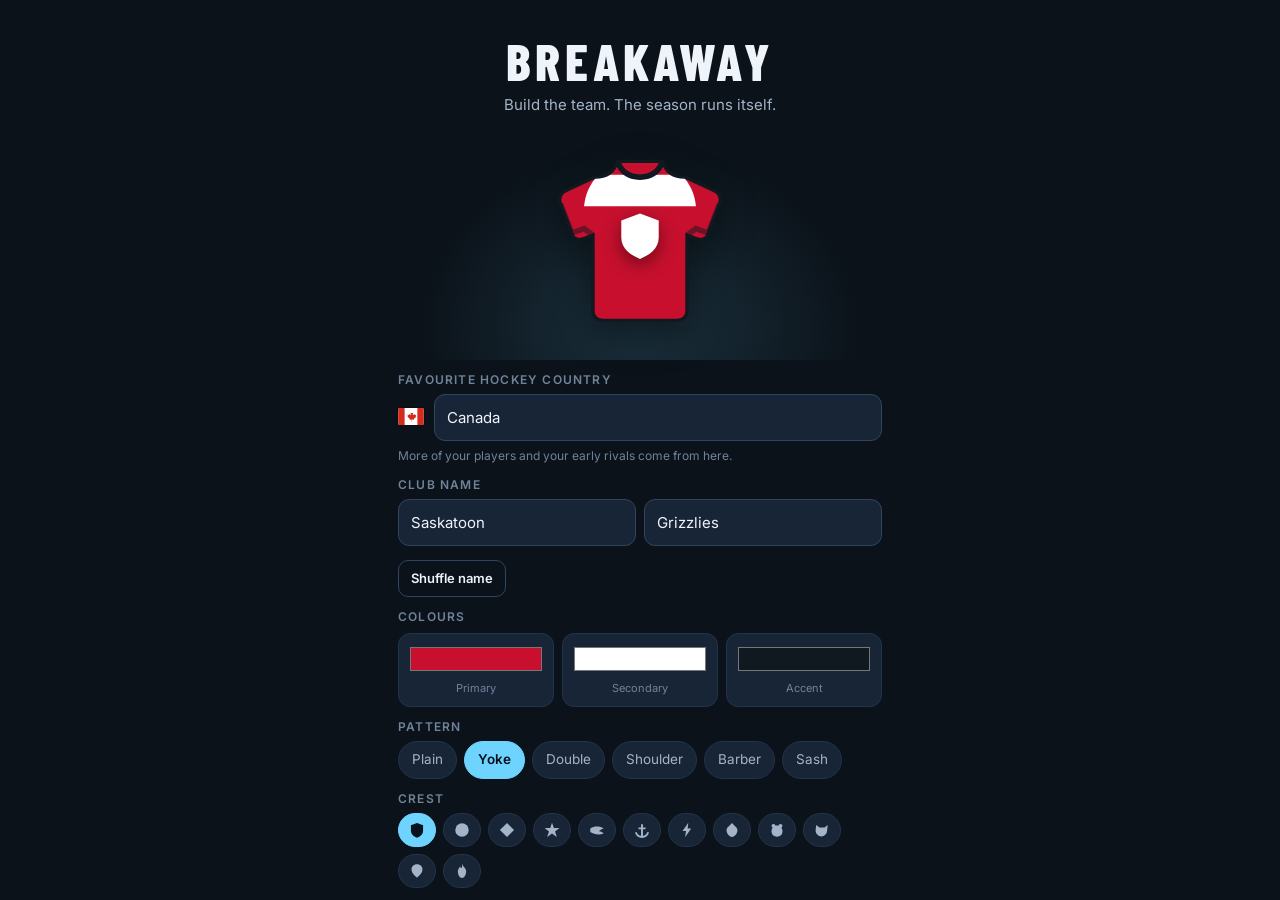
==== docs/index.html @ 98c1f8c8 "Breakaway: hockey management clicker and installable web app Game source in breakaway/, GitHub Pages" ====
<!DOCTYPE html>
<html lang="en">
<head>
<meta charset="utf-8">
<meta name="viewport" content="width=device-width,initial-scale=1,viewport-fit=cover,maximum-scale=1,user-scalable=no">
<meta name="theme-color" content="#0b1219">
<meta name="apple-mobile-web-app-capable" content="yes">
<meta name="apple-mobile-web-app-status-bar-style" content="black-translucent">
<meta name="mobile-web-app-capable" content="yes">
<title>Breakaway</title>
<link rel="manifest" href="manifest.webmanifest">
<link rel="apple-touch-icon" href="icons/icon-180.png">
<link rel="icon" type="image/png" sizes="192x192" href="icons/icon-192.png">
<meta name="apple-mobile-web-app-title" content="Breakaway">
<style>html{padding-top:env(safe-area-inset-top,0px)}</style>
<link rel="preconnect" href="https://fonts.googleapis.com">
<link rel="preconnect" href="https://fonts.gstatic.com" crossorigin>
<link rel="stylesheet" href="https://fonts.googleapis.com/css2?family=Barlow+Condensed:wght@500;600;700;800&family=Inter:wght@400;500;600;700&display=swap">
<link rel="stylesheet" href="css/app.css">
</head>
<body>

<!-- ONBOARDING -->
<section id="onboard" class="screen">
  <div class="ob-wrap">
    <h1 class="ob-title">BREAKAWAY</h1>
    <p class="ob-sub">Build the team. The season runs itself.</p>

    <div class="jersey-stage"><div id="jerseyPrev"></div></div>

    <label class="fld"><span>Favourite hockey country</span>
      <div class="favrow"><span id="obFlag"></span><select id="obFav" class="txt"></select></div>
      <em class="fld-note">More of your players and your early rivals come from here.</em>
    </label>

    <label class="fld"><span>Club name</span>
      <div class="row2">
        <input id="obCity" maxlength="14" placeholder="City">
        <input id="obName" maxlength="14" placeholder="Nickname">
      </div>
    </label>
    <button class="btn ghost sm" id="obShuffle">Shuffle name</button>

    <label class="fld"><span>Colours</span>
      <div class="swatches">
        <label class="sw"><input type="color" id="c1" value="#c8102e"><em>Primary</em></label>
        <label class="sw"><input type="color" id="c2" value="#ffffff"><em>Secondary</em></label>
        <label class="sw"><input type="color" id="c3" value="#101820"><em>Accent</em></label>
      </div>
    </label>

    <label class="fld"><span>Pattern</span><div id="obPatterns" class="chips"></div></label>
    <label class="fld"><span>Crest</span><div id="obCrests" class="chips"></div></label>

    <button class="btn primary big" id="obStart">Drop the puck</button>
    <p class="ob-foot">20 players. Every attribute starts near 10. The ceiling is 99.</p>
  </div>
</section>

<!-- APP -->
<section id="app" class="screen hidden">
  <header id="hdr">
    <div class="hdr-l">
      <div id="hdrCrest" class="crest-mini"></div>
      <div>
        <div id="hdrTeam" class="hdr-team"></div>
        <div id="hdrDiv" class="hdr-div"></div>
      </div>
    </div>
    <div class="hdr-r">
      <div class="cur" title="Pucks"><b id="curPucks">0</b><i id="curRate">pucks</i></div>
      <button id="btnTune" class="icon" aria-label="Settings"></button>
    </div>
  </header>
  <div id="boosts" class="hidden"></div>

  <main id="view"></main>

  <nav id="nav">
    <button data-tab="team" class="on"><i></i><span>Team</span></button>
    <button data-tab="train"><i></i><span>Train</span></button>
    <button data-tab="season"><i></i><span>Season</span></button>
    <button data-tab="office"><i></i><span>Office</span></button>
    <button data-tab="store"><i></i><span>Store</span></button>
    <button data-tab="trophies"><i></i><span>Trophies</span></button>
  </nav>
</section>

<div id="toasts"></div>
<div id="modal" class="hidden"><div class="sheet" id="sheet"></div></div>

<script src="js/data.js"></script>
<script src="js/art.js"></script>
<script src="js/model.js"></script>
<script src="js/sim.js"></script>
<script src="js/live.js"></script>
<script src="js/state.js"></script>
<script src="js/practice.js"></script>
<script src="js/ui.js"></script>
<script src="js/main.js"></script>
<script>
if ('serviceWorker' in navigator) window.addEventListener('load', () => navigator.serviceWorker.register('sw.js').catch(() => {}));
</script></body>
</html>
---- docs/css/app.css ----
/* Layout: an arena at night. Dark navy shell, the white ice rink is the one bright surface,
   the player's own team colour (--tc) carries identity; condensed scoreboard type for names and numbers. */
:root{
  --bg:#0b1219; --bg2:#111b27; --bg3:#182537; --bg4:#203047;
  --line:#22344a; --line2:#2f4560;
  --ink:#eef4fa; --dim:#a3b4c8; --dim2:#6f839b;
  --ice:#6fd3ff; --ice-ink:#04131d;
  --good:#43d68f; --bad:#ff5d63; --warn:#ffc54d; --gold:#e8b43a;
  --tc:#c8102e;
  --fd:'Barlow Condensed','Arial Narrow','Roboto Condensed',sans-serif;
  --fb:'Inter',-apple-system,BlinkMacSystemFont,'Segoe UI',Roboto,sans-serif;
  --r:16px; --nav:66px;
  color-scheme:dark;
}
*{box-sizing:border-box;-webkit-tap-highlight-color:transparent}
html,body{margin:0;padding:0;height:100%;overscroll-behavior:none}
html{box-sizing:border-box}
body{overflow:hidden}
body{background:var(--bg);color:var(--ink);font:15px/1.45 var(--fb);-webkit-font-smoothing:antialiased}
button,input,select{font:inherit;color:inherit}
button{background:none;border:0;cursor:pointer;padding:0}
button:focus-visible,input:focus-visible{outline:2px solid var(--ice);outline-offset:2px}
.hidden{display:none !important}
.screen{min-height:100%}
h1,h2,h3,h4{margin:0}
.ic{display:inline-block;vertical-align:-.18em;flex:none}
.flag{font-size:1em;line-height:1}
.num{font-variant-numeric:tabular-nums}
.dimc{color:var(--dim2)}
@media (prefers-reduced-motion:reduce){*{animation-duration:.01ms !important;transition-duration:.01ms !important}}

/* ---------------------------------------------------------- buttons */
.btn{display:flex;align-items:center;justify-content:center;gap:7px;width:100%;padding:13px 14px;border-radius:12px;
  background:var(--bg3);border:1px solid var(--line2);font-weight:600;font-size:14.5px;text-align:center;transition:transform .08s,background .15s}
.btn:active:not(:disabled){transform:scale(.98)}
.btn.primary{background:var(--ice);border-color:var(--ice);color:var(--ice-ink)}
.btn.big{padding:15px;font:700 19px/1 var(--fd);letter-spacing:.04em;text-transform:uppercase}
.btn.sm{width:auto;padding:8px 12px;font-size:13px;border-radius:10px}
.btn.ghost{background:transparent}
.btn.danger-ghost{background:transparent;border-color:rgba(255,93,99,.4);color:var(--bad);margin-top:14px}
.btn.danger{background:var(--bad);border-color:var(--bad);color:#fff}
.btn:disabled{opacity:.4;cursor:default}
.xbtn{width:34px;height:34px;border-radius:10px;background:var(--bg3);border:1px solid var(--line);display:grid;place-items:center;color:var(--dim);flex:none}
.buy{display:inline-flex;align-items:center;justify-content:center;gap:4px;padding:7px 10px;border-radius:9px;background:var(--bg4);
  border:1px solid var(--line2);font:600 12.5px/1 var(--fb);white-space:nowrap;min-width:64px;font-variant-numeric:tabular-nums}
.buy .ic{color:var(--dim)}
.buy.primary{background:var(--ice);border-color:var(--ice);color:var(--ice-ink)}
.buy.wide{width:100%}
.buy:disabled{opacity:.35}
.pk{display:inline-flex;align-items:center;gap:4px;font-variant-numeric:tabular-nums}
.pk .ic{color:var(--dim)}

/* ---------------------------------------------------------- onboarding */
#onboard{padding:24px 18px 40px;max-width:520px;margin:0 auto}
.ob-title{font:800 52px/1 var(--fd);letter-spacing:.08em;text-align:center;margin-top:10px;text-transform:uppercase}
.ob-sub{text-align:center;color:var(--dim);margin:8px 0 14px}
.ob-foot{text-align:center;color:var(--dim2);font-size:12.5px;margin-top:14px}
.jersey-stage{display:flex;justify-content:center;margin:4px 0 14px;padding:18px 0;border-radius:20px;
  background:radial-gradient(ellipse at 50% 85%,rgba(111,211,255,.16),transparent 65%)}
.jersey-stage svg{filter:drop-shadow(0 12px 18px rgba(0,0,0,.45))}
.fld{display:block;margin:14px 0}
.fld>span,.fld-l{display:block;font:600 12px/1 var(--fb);letter-spacing:.1em;text-transform:uppercase;color:var(--dim2);margin:14px 0 8px}
.fld>span{margin-top:0}
.row2{display:flex;gap:8px}
#obCity,#obName,#kCity,#kName,.txt{flex:1;min-width:0;width:100%;background:var(--bg3);border:1px solid var(--line2);border-radius:11px;padding:12px}
.swatches{display:flex;gap:8px;margin-top:10px}
.sw{flex:1;display:flex;flex-direction:column;align-items:center;gap:6px;background:var(--bg3);border:1px solid var(--line);border-radius:12px;padding:9px}
.sw input{width:100%;height:32px;border:0;background:none;padding:0}
.sw em{font-style:normal;font-size:11px;color:var(--dim2)}
.chips{display:flex;flex-wrap:wrap;gap:7px}
.chip{padding:8px 13px;border-radius:999px;background:var(--bg3);border:1px solid var(--line);font-size:13.5px;color:var(--dim);display:inline-flex;align-items:center}
.chip.on{background:var(--ice);border-color:var(--ice);color:var(--ice-ink);font-weight:600}
.chip.crest{padding:8px 10px}

/* ---------------------------------------------------------- shell */
#app{display:flex;flex-direction:column;height:100%}
#hdr{display:flex;align-items:center;justify-content:space-between;gap:10px;padding:10px 14px 10px;
  background:linear-gradient(180deg,var(--bg2),rgba(17,27,39,.96));border-bottom:1px solid var(--line);position:sticky;top:0;z-index:20}
.hdr-l{display:flex;align-items:center;gap:10px;min-width:0}
.crest-mini{width:36px;height:36px;flex:none;display:grid;place-items:center}
.crest-mini span{display:grid;place-items:center;width:100%;height:100%}
.hdr-team{font:700 18px/1.05 var(--fd);letter-spacing:.02em;text-transform:uppercase;white-space:nowrap;overflow:hidden;text-overflow:ellipsis;max-width:46vw}
.hdr-div{font-size:11.5px;color:var(--dim2)}
.hdr-r{display:flex;align-items:center;gap:8px}
.cur{display:flex;flex-direction:column;align-items:flex-end;line-height:1.05;padding:5px 10px;border-radius:10px;background:var(--bg3);border:1px solid var(--line)}
.cur b{display:flex;align-items:center;gap:5px;font:700 19px/1 var(--fd);font-variant-numeric:tabular-nums}
.cur b .ic{color:var(--dim)}
.cur i{font-style:normal;font-size:9.5px;color:var(--dim2);letter-spacing:.1em;text-transform:uppercase}
.icon{width:38px;height:38px;border-radius:10px;background:var(--bg3);border:1px solid var(--line);display:grid;place-items:center;color:var(--dim)}

#view{flex:1;overflow-y:auto;-webkit-overflow-scrolling:touch;padding:14px 14px calc(var(--nav) + 28px)}
#nav{position:fixed;left:0;right:0;bottom:0;height:calc(var(--nav) + env(safe-area-inset-bottom));padding:0 8px env(safe-area-inset-bottom);
  display:grid;grid-template-columns:repeat(4,1fr);background:rgba(13,21,31,.97);border-top:1px solid var(--line);z-index:30;backdrop-filter:blur(8px)}
#nav button{position:relative;display:flex;flex-direction:column;align-items:center;justify-content:center;gap:3px;color:var(--dim2);font:600 11px/1 var(--fb);letter-spacing:.02em}
#nav button i{font-style:normal;display:grid;place-items:center;width:46px;height:28px;border-radius:999px;transition:background .15s}
#nav button.on{color:var(--ink)}
#nav button.on i{background:rgba(111,211,255,.16);color:var(--ice)}

/* ---------------------------------------------------------- generic */
.sec-h{display:flex;align-items:baseline;justify-content:space-between;gap:10px;margin:22px 2px 9px}
.sec-h h2{display:flex;align-items:center;gap:7px;font:700 15px/1 var(--fd);letter-spacing:.12em;text-transform:uppercase;color:var(--dim)}
.sec-h h2 .ic{color:var(--dim2)}
.sec-h.in{margin:20px 0 8px}
.sec-note{font-size:11.5px;color:var(--dim2);display:inline-flex;align-items:center;gap:4px}
.eyebrow{font:600 11px/1 var(--fb);letter-spacing:.14em;text-transform:uppercase;color:var(--dim2)}
.eyebrow.bad{color:var(--bad)}
.sub{color:var(--dim);font-size:13.5px}
.note{color:var(--dim2);font-size:12px;margin-top:6px}
.muted,.muted-c{color:var(--dim2)}
.muted-c{font-size:12px;text-align:center;margin-top:9px}
.pill{display:inline-flex;align-items:center;gap:4px;padding:3px 9px;border-radius:999px;font:600 11.5px/1.3 var(--fb);background:var(--bg4);color:var(--dim)}
.pill.good{background:rgba(67,214,143,.15);color:var(--good)}
.pill.bad{background:rgba(255,93,99,.14);color:var(--bad)}
.pill.gold{background:rgba(232,180,58,.18);color:var(--gold)}
.panel{background:var(--bg2);border:1px solid var(--line);border-radius:var(--r);padding:14px}
.panel.flush{padding:4px 0}
.kvs{margin-top:14px;padding:4px 14px}
.kv{display:flex;justify-content:space-between;align-items:center;gap:10px;padding:10px 0;font-size:13.5px;border-top:1px solid var(--line)}
.kv:first-child{border-top:0}
.kv span{color:var(--dim)}
.grid2{display:grid;grid-template-columns:1fr 1fr;gap:8px;margin-top:14px}
.grid2.foot{margin-top:20px}
.trio{display:grid;grid-template-columns:repeat(3,1fr);gap:8px;margin-top:14px}
.trio div{background:var(--bg3);border-radius:12px;padding:10px;text-align:center}
.trio b{display:block;font:700 26px/1 var(--fd);font-variant-numeric:tabular-nums}
.trio i{font-style:normal;font-size:10.5px;color:var(--dim2);text-transform:uppercase;letter-spacing:.08em}
.empty{display:flex;align-items:center;gap:12px;padding:12px;border-radius:12px;border:1px dashed var(--line2);color:var(--dim2);font-size:13px}
.empty .ic,.empty .gi{flex:none;color:var(--dim2)}
.scroll-x{overflow-x:auto}
table{width:100%;border-collapse:collapse;font-variant-numeric:tabular-nums}
th{font:600 10.5px/1 var(--fb);text-transform:uppercase;letter-spacing:.07em;color:var(--dim2);text-align:right;padding:9px 6px}
th:first-child,td:first-child{text-align:left}
td{padding:8px 6px;font-size:13.5px;text-align:right;border-top:1px solid var(--line)}

/* ---------------------------------------------------------- team: hint + club */
.hint{background:linear-gradient(160deg,rgba(111,211,255,.14),rgba(111,211,255,.03));border:1px solid rgba(111,211,255,.3);border-radius:var(--r);padding:12px 14px 14px;margin-bottom:14px}
.hint-h{display:flex;justify-content:space-between;align-items:center;margin-bottom:8px}
.hint-h b{font:700 17px/1 var(--fd);letter-spacing:.04em;text-transform:uppercase}
.hint-steps{display:grid;grid-template-columns:1fr 1fr;gap:8px}
.hint-steps div{display:flex;flex-direction:column;gap:6px;padding:10px;border-radius:12px;background:rgba(11,18,25,.5);font-size:12.5px;color:var(--dim)}
.hint-steps .ic{color:var(--ice)}

.club{position:relative;display:flex;align-items:center;gap:14px;padding:16px;border-radius:20px;overflow:hidden;
  background:linear-gradient(120deg,color-mix(in srgb,var(--tc) 38%,var(--bg2)) 0%,var(--bg2) 62%);border:1px solid var(--line)}
.club::after{content:"";position:absolute;right:-40px;bottom:-60px;width:200px;height:200px;border-radius:50%;border:18px solid rgba(255,255,255,.035)}
.club-jersey{flex:none;filter:drop-shadow(0 10px 14px rgba(0,0,0,.45))}
.club-main{min-width:0;flex:1}
.club-name{font:800 30px/.92 var(--fd);text-transform:uppercase;letter-spacing:.01em;margin:6px 0 10px;text-wrap:balance}
.club-name span{display:block;font-size:17px;font-weight:600;color:var(--dim);letter-spacing:.06em}
.club-stats{display:flex;gap:16px}
.club-stats b{display:block;font:700 22px/1 var(--fd);font-variant-numeric:tabular-nums}
.club-stats i{font-style:normal;font-size:10px;color:var(--dim2);text-transform:uppercase;letter-spacing:.08em}
.quick{display:grid;grid-template-columns:repeat(3,1fr);gap:8px;margin-top:10px}
.qbtn{display:flex;align-items:center;justify-content:center;gap:7px;padding:11px;border-radius:12px;background:var(--bg2);border:1px solid var(--line);font-weight:600;font-size:13.5px}
.qbtn .ic{color:var(--ice)}
.wallet{display:grid;grid-template-columns:repeat(3,1fr);gap:6px;margin-top:10px}
.wchip{display:flex;align-items:center;gap:6px;padding:8px 10px;border-radius:11px;background:var(--bg2);border:1px solid var(--line);min-width:0}
.wchip .ic,.wchip .gi{color:var(--dim)}
.wchip b{font:700 17px/1 var(--fd);font-variant-numeric:tabular-nums}
.wchip i{font-style:normal;font-size:10.5px;color:var(--dim2);text-transform:uppercase;letter-spacing:.06em;margin-left:auto}
.swapbar{position:sticky;top:0;z-index:6;display:flex;align-items:center;gap:9px;margin-top:12px;padding:10px 12px;border-radius:12px;
  background:var(--ice);color:var(--ice-ink);font-size:13px;box-shadow:0 8px 20px rgba(0,0,0,.4)}
.swapbar span{flex:1}
.swapbar .btn{background:rgba(4,19,29,.15);border-color:transparent;color:var(--ice-ink)}

/* ---------------------------------------------------------- units + tiles */
.unit{margin-bottom:10px}
.unit header{display:flex;align-items:center;gap:8px;margin:0 2px 7px}
.unit header b{font:700 16px/1 var(--fd);letter-spacing:.06em;text-transform:uppercase}
.unit .ice{font-size:11.5px;color:var(--dim2);margin-right:auto}
.stars{display:inline-flex;gap:1px;color:var(--line2)}
.stars .on{color:var(--warn)}
.stars.max .on{color:var(--gold);filter:drop-shadow(0 0 3px rgba(232,180,58,.6))}
.tiles{display:grid;gap:7px}
.tiles.t3{grid-template-columns:repeat(3,minmax(0,1fr))}
.tiles.t2{grid-template-columns:repeat(2,minmax(0,1fr))}
.ptile{position:relative;display:flex;flex-direction:column;align-items:center;gap:6px;padding:10px 6px 9px;border-radius:14px;
  background:var(--bg2);border:1px solid var(--line);text-align:center;min-width:0;transition:transform .08s,border-color .15s,opacity .15s}
.ptile:active{transform:scale(.97)}
.ptile.h{flex-direction:row;text-align:left;padding:8px 10px 8px 8px;gap:9px}
.ptile.sel{border-color:var(--ice);background:rgba(111,211,255,.12)}
.ptile.can{border-color:rgba(111,211,255,.55);box-shadow:0 0 0 2px rgba(111,211,255,.15)}
.ptile.dim{opacity:.35}
.pt-face{position:relative;flex:none;line-height:0}
.pt-txt{display:flex;flex-direction:column;align-items:inherit;gap:3px;min-width:0;width:100%}
.ptile:not(.h) .pt-txt{align-items:center}
.pt-name{font:700 15px/1.05 var(--fd);letter-spacing:.02em;text-transform:uppercase;white-space:nowrap;overflow:hidden;text-overflow:ellipsis;max-width:100%}
.pt-name b{color:var(--dim2);font-weight:600}
.pt-meta{font-size:11px;color:var(--dim2);display:flex;align-items:center;gap:4px}
.pt-meta .xf{color:var(--warn)}
.pt-tag{position:absolute;top:6px;right:7px;font:600 9.5px/1 var(--fb);letter-spacing:.08em;text-transform:uppercase;color:var(--good);background:rgba(67,214,143,.14);padding:3px 6px;border-radius:6px}
.gearpips{display:flex;gap:2px}
.gearpips i{width:9px;height:3px;border-radius:2px;display:block}
.ovr{position:absolute;right:-6px;bottom:-4px;min-width:26px;height:22px;padding:0 4px;display:grid;place-items:center;
  font:800 15px/1 var(--fd);color:#0b1219;background:var(--rc);clip-path:polygon(0 0,100% 0,100% 70%,50% 100%,0 70%);font-variant-numeric:tabular-nums}
.ovr.gold{background:linear-gradient(135deg,#ffe28a,#c9901b);box-shadow:0 0 10px rgba(232,180,58,.6)}
.ovr.big{position:static;min-width:60px;height:56px;font-size:34px;padding-bottom:8px}
.pt{display:block}

/* ---------------------------------------------------------- practice */
.hud{position:sticky;top:0;z-index:5;padding:11px 13px 10px;border-radius:var(--r);background:var(--bg2);border:1px solid var(--line);box-shadow:0 10px 24px rgba(0,0,0,.35)}
.hud-row{display:grid;grid-template-columns:1fr 1fr 1fr;align-items:end}
.hud-c b{display:block;font:800 34px/.95 var(--fd);font-variant-numeric:tabular-nums}
.hud-c span{font:600 10px/1 var(--fb);color:var(--dim2);text-transform:uppercase;letter-spacing:.1em}
.hud-c.mult{text-align:center}
.hud-c.mult.hot b{color:var(--warn);text-shadow:0 0 14px rgba(255,197,77,.45)}
.hud-c.bank{text-align:right}
.hud-c.bank b{color:var(--warn)}
.combo-bar{height:8px;border-radius:999px;background:var(--bg4);overflow:hidden;margin:9px 0 6px}
.combo-bar i{display:block;height:100%;background:linear-gradient(90deg,var(--ice),var(--warn));transition:width .06s linear}
.hud-foot{display:flex;justify-content:space-between;font-size:11.5px;color:var(--dim2)}
.timebar{height:3px;border-radius:999px;background:var(--bg4);overflow:hidden;margin-top:5px}
.timebar i{display:block;height:100%;background:var(--good);transition:width .1s linear}
.bankflash{animation:bf .5s}
@keyframes bf{0%{color:var(--good);transform:scale(1.14)}100%{}}

.drills{display:flex;gap:7px;overflow-x:auto;margin:12px -14px 12px;padding:0 14px 2px;scrollbar-width:none}
.drills::-webkit-scrollbar{display:none}
.drill{flex:none;width:96px;display:flex;flex-direction:column;align-items:flex-start;gap:4px;padding:10px;border-radius:13px;background:var(--bg2);border:1px solid var(--line);text-align:left}
.drill-ic{width:34px;height:34px;border-radius:9px;display:grid;place-items:center;background:var(--bg4);color:var(--dim)}
.drill b{font:700 14px/1.05 var(--fd);text-transform:uppercase;letter-spacing:.03em}
.drill i{font-style:normal;font-size:10.5px;color:var(--dim2)}
.drill.on{border-color:var(--ice);background:rgba(111,211,255,.1)}
.drill.on .drill-ic{background:var(--ice);color:var(--ice-ink)}
.drill:disabled{opacity:.5}

.rink-wrap{position:relative}
.rink{position:relative;height:calc(100vh - 290px);height:calc(100dvh - 290px);min-height:320px;border-radius:20px;overflow:hidden;
  background:radial-gradient(ellipse at 50% 0%,#ffffff 0%,#eef4fa 45%,#dbe6f1 100%);border:3px solid #c7d4e2;
  touch-action:none;user-select:none;-webkit-user-select:none;--sz:62px}
.rink::before{content:"";position:absolute;left:0;right:0;top:57%;height:3px;background:rgba(40,80,170,.28)}
.rink::after{content:"";position:absolute;left:50%;top:72%;width:110px;height:110px;margin-left:-55px;border-radius:50%;border:2px solid rgba(200,16,46,.25)}
.drill-scrimmage::before{top:44%}

.rink-start{position:absolute;inset:0;display:flex;align-items:center;justify-content:center;padding:16px;border-radius:20px;background:rgba(9,15,22,.72);backdrop-filter:blur(3px)}
.rs-card{width:100%;max-width:330px;text-align:center}
.rs-ic{width:60px;height:60px;margin:0 auto 10px;border-radius:16px;display:grid;place-items:center;background:var(--ice);color:var(--ice-ink)}
.rs-card h3{font:800 28px/1 var(--fd);text-transform:uppercase;letter-spacing:.03em}
.rs-card ul{list-style:none;margin:12px 0 16px;padding:0;display:flex;flex-direction:column;gap:6px;text-align:left}
.rs-card li{position:relative;padding:8px 10px 8px 30px;border-radius:10px;background:rgba(255,255,255,.06);font-size:13px;color:var(--dim)}
.rs-card li::before{content:"";position:absolute;left:12px;top:14px;width:7px;height:7px;border-radius:50%;background:var(--ice)}
.daily-note{display:flex;align-items:center;justify-content:center;gap:6px;margin-top:10px;font-size:13px;font-weight:600;color:var(--warn)}
body.drilling #view{overflow:hidden}
body.drilling #nav button:not(.on){opacity:.45}

/* shooting tarp */
.tarp{position:absolute;z-index:1;border:7px solid #d4192e;border-bottom:0;border-radius:12px 12px 0 0;
  box-shadow:0 10px 0 -4px rgba(0,0,0,.08),inset 0 0 0 2px rgba(255,255,255,.25)}
.tarp-cloth{position:absolute;inset:0;border-radius:4px 4px 0 0;
  background:linear-gradient(180deg,rgba(255,255,255,.08),rgba(0,0,0,.18)),var(--tarp,#1d3a6e);
  box-shadow:inset 0 -14px 20px rgba(0,0,0,.2)}
.tarp-cloth::after{content:"";position:absolute;inset:0;background:repeating-linear-gradient(90deg,rgba(255,255,255,.04) 0 2px,transparent 2px 18px)}
.tarp-logo{position:absolute;left:50%;top:50%;width:28%;aspect-ratio:1;max-width:100%;transform:translate(-50%,-50%);border-radius:50%;border:3px solid rgba(255,255,255,.12)}
.hole{position:absolute;transform:translate(-50%,-50%);border-radius:50%;z-index:2;
  background:radial-gradient(circle at 50% 40%,#2a3442,#0a0e14 70%);
  box-shadow:inset 0 4px 10px rgba(0,0,0,.8),0 0 0 3px rgba(255,255,255,.85),0 0 0 5px rgba(0,0,0,.25)}
.hole::before{content:"";position:absolute;inset:14%;border-radius:50%;opacity:.35;
  background:repeating-linear-gradient(45deg,#c9d3df 0 1px,transparent 1px 6px),repeating-linear-gradient(-45deg,#c9d3df 0 1px,transparent 1px 6px)}
.hole-ring{position:absolute;inset:-9px;border-radius:50%;opacity:0;
  background:conic-gradient(var(--warn) calc(var(--k,1) * 360deg),rgba(255,197,77,.15) 0);
  -webkit-mask:radial-gradient(circle,transparent 58%,#000 60%);mask:radial-gradient(circle,transparent 58%,#000 60%)}
.hole-dot{position:absolute;inset:26%;border-radius:50%;background:radial-gradient(circle,#fff 0 22%,var(--warn) 24% 55%,#ff8c1a 57%);opacity:0;transform:scale(.4);transition:transform .12s,opacity .12s}
.hole.lit{box-shadow:inset 0 4px 10px rgba(0,0,0,.6),0 0 0 3px #fff,0 0 22px 6px rgba(255,197,77,.75)}
.hole.lit .hole-ring{opacity:1}
.hole.lit .hole-dot{opacity:1;transform:scale(1);animation:pulse .5s ease-in-out infinite alternate}
@keyframes pulse{to{transform:scale(1.12)}}
.hole.ripple{animation:rip .35s}
@keyframes rip{0%{transform:translate(-50%,-50%) scale(1)}40%{transform:translate(-50%,-50%) scale(.86)}100%{transform:translate(-50%,-50%) scale(1)}}
.hole.expired{animation:exp .4s}
@keyframes exp{0%{box-shadow:inset 0 4px 10px rgba(0,0,0,.8),0 0 0 3px #ff5d63}100%{}}
.shooter{position:absolute;left:50%;bottom:4px;transform:translateX(-50%);z-index:1;pointer-events:none;line-height:0}
.shooter svg{transform-origin:90% 10%}
.shotpuck{position:absolute;z-index:4;width:18px;height:18px;border-radius:50%;background:radial-gradient(circle at 40% 35%,#3a4658,#05070a 70%);
  box-shadow:0 3px 6px rgba(0,0,0,.4);pointer-events:none;transform:translate(-50%,-50%)}

/* other drills */
.tgt{position:absolute;width:var(--sz);height:var(--sz);margin:calc(var(--sz) / -2) 0 0 calc(var(--sz) / -2);border-radius:50%;display:grid;place-items:center;z-index:2;
  background:radial-gradient(circle at 36% 32%,#2b3647,#0d1117 68%);border:3px solid rgba(200,16,46,calc(.25 + var(--k,1) * .75));
  box-shadow:0 5px 16px rgba(10,20,35,.35);transition:transform .08s,opacity .15s}
.tgt span{width:calc(var(--sz) * .22 + var(--k,1) * var(--sz) * .32);height:calc(var(--sz) * .22 + var(--k,1) * var(--sz) * .32);border-radius:50%;background:#c8102e;opacity:.9}
.tgt:active{transform:scale(.88)}
.tgt.gone{opacity:0;transform:scale(.6)}
.tgt-cone{background:radial-gradient(circle at 40% 35%,#ffb15c,#e86a12 70%);border-color:#fff}
.tgt-cone span{background:#fff;opacity:.85;border-radius:3px;transform:rotate(45deg)}
.tgt-shot{--sz:46px !important;width:55px;height:55px;margin:-27px 0 0 -27px;background:radial-gradient(circle at 40% 35%,#3a4658,#05070a 70%);border:2px dashed rgba(200,16,46,.7)}
.tgt-shot span{display:none}
.crease{position:absolute;left:50%;bottom:-40px;width:150px;height:80px;margin-left:-75px;border-radius:50% 50% 0 0;background:rgba(80,150,230,.25);border:2px solid rgba(200,16,46,.5);pointer-events:none}
.crease::after{content:"";position:absolute;left:50%;top:6px;width:30px;height:30px;margin-left:-15px;border-radius:50%;background:var(--kit,#c8102e);border:3px solid #fff;box-shadow:0 3px 10px rgba(0,0,0,.3)}
.ladder-lane{position:absolute;left:50%;top:6%;bottom:6%;width:2px;margin-left:-1px;background:repeating-linear-gradient(to bottom,rgba(13,17,23,.18) 0 8px,transparent 8px 16px);pointer-events:none}
.skater{position:absolute;width:var(--sz);height:var(--sz);margin:calc(var(--sz) / -2) 0 0 calc(var(--sz) / -2);border-radius:50%;border:4px solid #fff;box-shadow:0 5px 14px rgba(10,20,35,.35);transition:left .25s,top .25s;z-index:2}
.skater.recv{box-shadow:0 0 0 5px rgba(255,197,77,.9),0 0 18px 6px rgba(255,197,77,.5)}
.skater.flash{animation:skf .3s}
@keyframes skf{50%{transform:scale(1.15)}}
.ppuck{position:absolute;width:14px;height:14px;margin:-7px 0 0 -7px;border-radius:50%;background:#05070a;pointer-events:none;box-shadow:0 2px 4px rgba(0,0,0,.35);z-index:3}
.hotzone{position:absolute;transform:translate(-50%,-50%);border-radius:50%;background:radial-gradient(circle,rgba(255,197,77,.45),rgba(255,197,77,0) 70%);pointer-events:none;animation:hp 1.1s infinite;z-index:1}
@keyframes hp{50%{opacity:.55}}
.pop{position:absolute;z-index:5;transform:translate(-50%,-50%);font:800 20px/1 var(--fd);color:#0b1219;pointer-events:none;animation:pu .7s ease-out forwards;white-space:nowrap;text-shadow:0 1px 0 #fff}
.pop.hot{color:#a7730a;font-size:23px}
.pop.snipe{color:#1667d9;font-size:23px}
.pop.bad{color:#d4192e;font-size:17px}
.pop.lbl{font-size:14px;letter-spacing:.1em;text-transform:uppercase;color:#fff;background:#0b1219;padding:4px 8px;border-radius:6px;text-shadow:none}
.pop.lbl.snipe{background:#1667d9}
@keyframes pu{to{transform:translate(-50%,-190%);opacity:0}}
.rbanner{position:absolute;left:50%;top:62%;transform:translate(-50%,-50%);z-index:6;padding:9px 16px;border-radius:999px;background:rgba(11,15,20,.88);color:#fff;font:700 15px/1 var(--fd);letter-spacing:.06em;text-transform:uppercase;pointer-events:none;white-space:nowrap;animation:rb 1.3s forwards}
.rbanner.good{background:rgba(31,140,80,.94)}
.rbanner.bad{background:rgba(212,25,46,.92)}
@keyframes rb{0%{opacity:0;transform:translate(-50%,-30%)}15%{opacity:1;transform:translate(-50%,-50%)}80%{opacity:1}100%{opacity:0}}
.coachcall{position:absolute;left:10px;right:10px;bottom:84px;z-index:7;text-align:left;padding:10px 12px 13px;border-radius:12px;background:#0b1219;color:#fff;font-size:13px;overflow:hidden;box-shadow:0 8px 20px rgba(0,0,0,.35)}
.coachcall b{color:var(--warn)}
.coachcall em{font-style:normal;color:var(--dim);margin-left:6px;font-size:12px}
.coachcall i{position:absolute;left:0;bottom:0;height:3px;background:var(--warn);width:100%}
.coachcall.active{background:#123222;pointer-events:none}

/* ---------------------------------------------------------- result sheets */
.result{text-align:center;padding:6px 2px 2px}
.big-title{font:800 32px/1 var(--fd);text-transform:uppercase;letter-spacing:.02em;margin:6px 0;text-wrap:balance}
.result-pucks{display:flex;align-items:center;justify-content:center;gap:10px;margin:8px 0 4px;color:var(--warn)}
.result-pucks b{font:800 52px/1 var(--fd);font-variant-numeric:tabular-nums}
.result-pucks .ic{color:var(--dim)}
.afford{display:flex;align-items:center;gap:10px;margin-top:10px;padding:11px 13px;border-radius:12px;background:var(--bg3);font-size:13.5px;text-align:left}
.afford .ic{color:var(--ice);flex:none}
.afford.good .ic,.afford.good b{color:var(--good)}

/* ---------------------------------------------------------- season */
.ss-top{display:flex;justify-content:space-between;align-items:flex-end;gap:10px}
.ss-rec{display:flex;align-items:center;gap:8px;margin-top:6px}
.ss-rec b{font:800 30px/1 var(--fd);font-variant-numeric:tabular-nums}
.ss-prog{text-align:right}
.ss-prog b{display:block;font:800 30px/1 var(--fd)}
.ss-prog small{font-size:17px;color:var(--dim2)}
.ss-prog i{font-style:normal;font-size:10.5px;color:var(--dim2);text-transform:uppercase;letter-spacing:.08em}
.live{margin-top:12px;padding:10px;border-radius:14px;background:var(--bg3)}
.lv-top{display:flex;align-items:center;justify-content:space-between;margin-bottom:8px}
.lv-top b{font:800 30px/1 var(--fd)}
.lv-team{display:flex;align-items:center;gap:7px;font:700 16px/1 var(--fd);letter-spacing:.05em;min-width:76px}
.lv-team.r{justify-content:flex-end}
.lv-canvas{display:block;width:100%;height:150px}
.lv-bot{display:flex;justify-content:space-between;gap:8px;font-size:11.5px;color:var(--dim2);margin-top:6px}
.lv-bot span:first-child{flex:1;min-width:0;white-space:nowrap;overflow:hidden;text-overflow:ellipsis}
.lv-per{margin-top:8px}
.lv-per td,.lv-per th{text-align:center}
.lv-per td:first-child,.lv-per th:first-child{text-align:left}
.tick{display:flex;align-items:center;gap:9px;font-size:11.5px;color:var(--dim2);margin-top:10px}
.tickbar{flex:1;height:5px;border-radius:999px;background:var(--bg4);overflow:hidden}
.tickbar i{display:block;height:100%;background:var(--ice);transition:width .25s linear}
.toggle{display:inline-flex;align-items:center;gap:8px;margin-top:12px;padding:7px 12px 7px 7px;border-radius:999px;background:var(--bg3);border:1px solid var(--line);font-size:12.5px;color:var(--dim)}
.tg-dot{width:30px;height:18px;border-radius:999px;background:var(--bg4);position:relative}
.tg-dot::after{content:"";position:absolute;left:2px;top:2px;width:14px;height:14px;border-radius:50%;background:var(--dim2);transition:left .15s}
.toggle.on{color:var(--ink)}
.toggle.on .tg-dot{background:var(--ice)}
.toggle.on .tg-dot::after{left:14px;background:#fff}
.feed{display:flex;gap:6px;overflow-x:auto;margin:0 -14px;padding:0 14px 4px;scrollbar-width:none}
.feed::-webkit-scrollbar{display:none}
.fchip{flex:none;display:flex;align-items:center;gap:6px;padding:7px 10px;border-radius:11px;background:var(--bg2);border:1px solid var(--line);font:700 15px/1 var(--fd);font-variant-numeric:tabular-nums}
.fchip b{width:20px;height:20px;border-radius:6px;display:grid;place-items:center;font-size:13px}
.fchip.w b{background:rgba(67,214,143,.18);color:var(--good)}
.fchip.l b{background:rgba(255,93,99,.16);color:var(--bad)}
.fchip i{font-style:normal;font-size:11px;color:var(--warn)}
.fchip em{font-style:normal;color:var(--dim2);font-weight:600;font-size:13px}
.tb{display:inline-grid;place-items:center;border-radius:6px;flex:none;box-shadow:inset 0 0 0 1px rgba(255,255,255,.14)}
.stand .tn{display:inline-flex;align-items:center;gap:8px;font:700 15px/1 var(--fd);letter-spacing:.04em}
.stand td{padding:8px 6px}
.stand td:first-child,.stand th:first-child{padding-left:14px;color:var(--dim2);width:28px}
.stand td:last-child,.stand th:last-child{padding-right:14px}
.stand tr.me td{background:color-mix(in srgb,var(--tc) 22%,transparent);font-weight:700}
.stand tr.me td:first-child{box-shadow:inset 3px 0 0 var(--tc)}
.stand td.pos{color:var(--good)}
.stand td.neg{color:var(--bad)}
.stand tr.cut td{padding:0;border-top:0;height:16px;text-align:center;position:relative}
.stand tr.cut td::before{content:"";position:absolute;left:14px;right:14px;top:50%;border-top:1px dashed var(--bad);opacity:.6}
.stand tr.cut span{position:relative;background:var(--bg2);padding:0 8px;font-size:10px;letter-spacing:.1em;text-transform:uppercase;color:var(--bad)}
.leaders{display:flex;flex-direction:column}
.lead{display:flex;align-items:center;gap:10px;padding:8px 14px;border-top:1px solid var(--line);text-align:left}
.leaders:first-child .lead:first-child{border-top:0}
.lead-r{width:16px;color:var(--dim2);font:700 15px/1 var(--fd)}
.lead-n{flex:1;min-width:0;display:flex;flex-direction:column}
.lead-n b{font:700 16px/1.1 var(--fd);text-transform:uppercase;letter-spacing:.02em}
.lead-n i{font-style:normal;font-size:11.5px;color:var(--dim2)}
.lead-p{font:800 24px/1 var(--fd);text-align:right;font-variant-numeric:tabular-nums}
.lead-p small{display:block;font:600 9.5px/1 var(--fb);color:var(--dim2);letter-spacing:.08em}
.bench{padding:10px 14px;font-size:12px;color:var(--dim2);border-top:1px solid var(--line)}
.offseason{text-align:center;padding:22px 16px}
.offseason .btn{margin-top:16px}
.off-ic{width:72px;height:72px;margin:0 auto 10px;border-radius:50%;display:grid;place-items:center;background:var(--bg3);color:var(--dim)}
.offseason.champ .off-ic{background:radial-gradient(circle,rgba(232,180,58,.35),rgba(232,180,58,.08));color:var(--gold)}
.offseason.champ .big-title{color:var(--gold)}

.po .eyebrow{margin-bottom:10px}
.bracket{display:grid;grid-template-columns:repeat(3,1fr);gap:6px}
.bk{display:flex;align-items:center;justify-content:center;gap:4px;height:32px;border-radius:9px;background:var(--bg3);border:1px solid var(--line);font:700 13px/1 var(--fd);letter-spacing:.06em;text-transform:uppercase;color:var(--dim2)}
.bk.won{background:rgba(67,214,143,.14);border-color:rgba(67,214,143,.5);color:var(--good)}
.bk.now{border-color:var(--ice);color:var(--ice)}
.matchup{display:grid;grid-template-columns:minmax(0,90px) auto minmax(0,90px);justify-content:center;align-items:center;gap:18px;margin-top:16px}
.mu-side{display:flex;flex-direction:column;align-items:center;gap:5px}
.mu-side b{font:800 20px/1 var(--fd);letter-spacing:.05em}
.mu-side i{font-style:normal;font-size:11px;color:var(--dim2)}
.mu-score{text-align:center}
.mu-score b{font:800 44px/1 var(--fd);font-variant-numeric:tabular-nums}
.series-dots{display:flex;gap:5px;justify-content:center;margin-top:6px}
.series-dots i{width:10px;height:10px;border-radius:50%;background:var(--bg4)}
.series-dots i.w{background:var(--good)}
.series-dots i.l{background:var(--bad)}
.mu-name{text-align:center;font-size:12.5px;color:var(--dim);margin-top:10px}
.mu-other{text-align:center;font-size:11.5px;color:var(--dim2);margin-top:4px}
.match{margin:16px 0 12px;padding:12px;border-radius:12px;background:var(--bg3)}
.match-h{font:700 15px/1 var(--fd);letter-spacing:.08em;text-transform:uppercase}
.match p{margin:6px 0 10px;font-size:12.5px;color:var(--dim)}
.seg{display:grid;grid-template-columns:repeat(4,1fr);gap:4px;padding:3px;border-radius:10px;background:var(--bg)}
.seg button{padding:8px 0;border-radius:8px;font:700 14px/1 var(--fd);letter-spacing:.04em;color:var(--dim2)}
.seg button.on{background:var(--ice);color:var(--ice-ink)}

/* ---------------------------------------------------------- store */
.ggrid{display:grid;grid-template-columns:repeat(2,minmax(0,1fr));gap:8px}
.gcard{position:relative;display:flex;flex-direction:column;gap:3px;padding:12px;border-radius:14px;background:var(--bg2);border:1px solid var(--line);overflow:hidden}
.gcard::before{content:"";position:absolute;inset:0 0 auto;height:70px;background:radial-gradient(ellipse at 30% 0%,color-mix(in srgb,var(--rc) 30%,transparent),transparent 70%);pointer-events:none}
.gc-art{position:relative;width:52px;height:52px;border-radius:12px;display:grid;place-items:center;background:var(--bg3);box-shadow:inset 0 0 0 1px color-mix(in srgb,var(--rc) 45%,transparent)}
.gc-r{position:relative;margin-top:6px;font:600 10.5px/1 var(--fb);letter-spacing:.1em;text-transform:uppercase;color:var(--rc)}
.gc-n{position:relative;font:700 18px/1.05 var(--fd);text-transform:uppercase}
.gc-s{position:relative;font-size:12px;color:var(--dim);margin-bottom:8px;min-height:32px}
.gcard .buy{margin-top:auto}
.gc-sold{margin-top:auto;text-align:center;font-size:12px;color:var(--dim2);padding:7px;border:1px dashed var(--line2);border-radius:9px}
.gc-btns{display:grid;grid-template-columns:1fr 1fr;gap:5px;margin-top:auto}
.gc-btns .buy{min-width:0}
.fuse-row{display:flex;align-items:center;gap:8px;padding:10px 0;border-top:1px solid var(--line)}
.fuse-row:first-child{border-top:0;padding-top:0}
.fuse-in{display:flex;gap:1px;flex:none}
.fuse-out{width:42px;height:42px;border-radius:11px;display:grid;place-items:center;background:var(--bg3);box-shadow:inset 0 0 0 1px var(--rc);flex:none}
.fuse-t{flex:1;min-width:0;display:flex;flex-direction:column}
.fuse-t b{font:700 15px/1.1 var(--fd);text-transform:uppercase}
.fuse-t i{font-style:normal;font-size:11px;color:var(--dim2)}
.xgrid{display:grid;grid-template-columns:repeat(3,1fr);gap:8px}
.xtile{display:flex;flex-direction:column;align-items:center;gap:5px;padding:12px 6px;border-radius:14px;background:var(--bg2);border:1px solid var(--line)}
.xtile .ic{color:var(--pc)}
.xtile b{font:700 15px/1 var(--fd);text-transform:uppercase}
.xtile i{font-style:normal;font-size:11px;color:var(--dim2)}
.xtile:disabled{opacity:.45}
.xf-row{display:flex;gap:10px;align-items:flex-start;padding:10px 0;border-top:1px solid var(--line)}
.xf-row:first-child{border-top:0;padding-top:0}
.xf-row span:last-child{display:flex;flex-direction:column}
.xf-row b{font:700 16px/1.1 var(--fd);text-transform:uppercase}
.xf-row i{font-style:normal;font-size:12px;color:var(--dim)}
.xf-ic{width:38px;height:38px;border-radius:10px;display:grid;place-items:center;flex:none;color:var(--rc);background:color-mix(in srgb,var(--rc) 16%,var(--bg3))}
.scout{display:flex;gap:14px;align-items:center}
.scout-art{flex:none;width:80px;height:96px;border-radius:14px;display:grid;place-items:center;color:var(--ice);background:radial-gradient(circle at 50% 30%,rgba(111,211,255,.25),var(--bg3))}
.scout-t{display:flex;flex-direction:column;gap:6px}
.scout-t b{font:700 19px/1 var(--fd);text-transform:uppercase}
.scout-t i{font-style:normal;font-size:12px;color:var(--dim)}
.support p{margin:0 0 10px;font-size:12.5px;color:var(--dim2)}

/* ---------------------------------------------------------- modal */
#modal{position:fixed;inset:0;background:rgba(4,8,14,.74);z-index:60;display:flex;align-items:flex-end;backdrop-filter:blur(4px)}
.sheet{width:100%;max-height:92vh;overflow-y:auto;background:var(--bg2);border-radius:22px 22px 0 0;border-top:1px solid var(--line2);
  padding:16px 16px calc(20px + env(safe-area-inset-bottom));animation:up .22s ease-out}
@keyframes up{from{transform:translateY(18px);opacity:.4}}
@media(min-width:620px){#modal{align-items:center;justify-content:center}.sheet{max-width:500px;border-radius:22px;border:1px solid var(--line2)}}
.sheet-h{display:flex;align-items:flex-start;justify-content:space-between;gap:10px;margin-bottom:14px}
.sheet-t{font:800 26px/1 var(--fd);text-transform:uppercase;letter-spacing:.02em;margin-bottom:4px}

.phero{position:relative;display:flex;align-items:center;gap:12px;margin:-16px -16px 0;padding:22px 16px 18px;border-radius:22px 22px 0 0;
  background:linear-gradient(135deg,color-mix(in srgb,var(--rc) 30%,var(--bg2)),var(--bg2) 70%)}
.phero-x{position:absolute;top:12px;right:12px}
.phero-face{flex:none;filter:drop-shadow(0 8px 14px rgba(0,0,0,.45))}
.phero-main{flex:1;min-width:0}
.rpill{display:inline-block;padding:3px 8px;border-radius:6px;font:700 10.5px/1.2 var(--fb);letter-spacing:.1em;text-transform:uppercase;color:#0b1219;background:var(--rc)}
.phero-first{font:600 16px/1 var(--fd);letter-spacing:.06em;text-transform:uppercase;color:var(--dim);margin-top:8px}
.phero-last{font:800 32px/.95 var(--fd);text-transform:uppercase;letter-spacing:.01em;overflow-wrap:anywhere}
.phero-meta{font-size:12.5px;color:var(--dim);margin-top:5px}
.phero-ovr{flex:none;display:flex;flex-direction:column;align-items:center;gap:2px;align-self:flex-end}
.phero-ovr i{font-style:normal;font-size:9.5px;color:var(--dim2);letter-spacing:.1em;text-transform:uppercase}
.attrs{display:flex;flex-direction:column}
.attr{display:flex;align-items:center;gap:10px;padding:7px 0;border-top:1px solid var(--line)}
.attr:first-child{border-top:0}
.attr-n{width:86px;font-size:12.5px;color:var(--dim)}
.attr-bar{flex:1;height:8px;border-radius:999px;background:var(--bg4);position:relative}
.attr-bar i{display:block;height:100%;border-radius:999px;background:var(--ice)}
.attr-bar u{position:absolute;top:0;bottom:0;background:var(--good);border-radius:0 999px 999px 0}
.attr-bar em{position:absolute;top:-4px;bottom:-4px;width:2px;margin-left:-1px;background:var(--warn);border-radius:2px}
.attr-v{width:44px;text-align:right;font:700 18px/1 var(--fd);font-variant-numeric:tabular-nums}
.attr-v small{font-size:12px;color:var(--good);margin-left:1px}
.legend{display:flex;gap:14px;justify-content:center;margin-top:9px;font-size:11px;color:var(--dim2)}
.legend span{display:inline-flex;align-items:center;gap:5px}
.legend i{width:12px;height:6px;border-radius:3px;display:inline-block}
.lg-t{background:var(--ice)}.lg-g{background:var(--good)}.lg-c{background:var(--warn);width:3px !important;height:12px !important}
.attrs+.btn{margin-top:10px}
.ladder{display:grid;grid-template-columns:repeat(5,1fr);gap:4px;position:relative}
.lr{display:flex;flex-direction:column;align-items:center;gap:4px;text-align:center;opacity:.45}
.lr i{width:18px;height:18px;border-radius:50%;border:2px solid var(--rc);background:transparent}
.lr b{font:700 12.5px/1 var(--fd);text-transform:uppercase;letter-spacing:.03em}
.lr em{font-style:normal;font-size:10.5px;color:var(--dim2)}
.lr.past{opacity:.8}.lr.past i{background:var(--rc)}
.lr.cur{opacity:1}.lr.cur i{background:var(--rc);box-shadow:0 0 0 4px color-mix(in srgb,var(--rc) 30%,transparent)}
.lr.cur b{color:var(--rc)}
.promo{margin-top:12px;padding:12px;border-radius:12px;background:var(--bg3)}
.promo-bar{height:6px;border-radius:999px;background:var(--bg4);overflow:hidden}
.promo-bar i{display:block;height:100%}
.promo-row{display:flex;align-items:center;justify-content:space-between;gap:8px;margin-top:9px;font-size:12.5px;color:var(--dim)}
.slots{display:grid;grid-template-columns:repeat(2,minmax(0,1fr));gap:8px}
.slot{display:flex;flex-direction:column;border-radius:14px;background:var(--bg3);border:1px solid color-mix(in srgb,var(--rc) 55%,var(--line));overflow:hidden}
.slot.empty{border-style:dashed;border-color:var(--line2);background:transparent}
.slot-main{display:flex;flex-direction:column;align-items:flex-start;gap:3px;padding:11px 11px 9px;text-align:left;flex:1}
.slot-main b{font:700 16px/1 var(--fd);text-transform:uppercase;margin-top:4px}
.slot-main i{font-style:normal;font-size:11.5px;color:var(--dim)}
.lvl{display:flex;gap:3px;margin-top:4px}
.lvl i{width:12px;height:4px;border-radius:2px;background:var(--bg4)}
.lvl i.on{background:var(--rc)}
.slot-up{border-radius:0;border:0;border-top:1px solid var(--line);min-width:0}
.xfslot{display:flex;align-items:center;gap:11px;width:100%;margin-top:8px;padding:11px;border-radius:14px;background:var(--bg3);border:1px solid color-mix(in srgb,var(--rc) 50%,var(--line));text-align:left}
.xfslot>span:nth-child(2){flex:1;display:flex;flex-direction:column;min-width:0}
.xfslot b{font:700 16px/1.1 var(--fd);text-transform:uppercase}
.xfslot i{font-style:normal;font-size:12px;color:var(--dim)}
.hist th,.hist td{padding:7px 6px}
.rename-jersey{display:flex;justify-content:center;margin:0 0 6px}
.cur-gear{position:relative;margin-bottom:12px}
.cur-gear .gcard{border-color:var(--rc)}
.cur-l{position:absolute;top:10px;right:12px;font-size:10.5px;letter-spacing:.1em;text-transform:uppercase;color:var(--dim2)}
.cur-gear+.ggrid,.cur-gear+.empty{margin-top:0}

.pick-h{text-align:center;margin-bottom:14px}
.picks{display:grid;grid-template-columns:repeat(3,minmax(0,1fr));gap:8px}
.pick{position:relative;display:flex;flex-direction:column;align-items:center;gap:6px;padding:14px 7px 12px;border-radius:16px;text-align:center;
  background:linear-gradient(180deg,color-mix(in srgb,var(--rc) 20%,var(--bg3)),var(--bg3));border:1px solid color-mix(in srgb,var(--rc) 55%,var(--line));transition:transform .1s}
.pick:active{transform:scale(.96)}
.pick-art{width:64px;height:64px;border-radius:50%;display:grid;place-items:center;color:var(--rc);background:radial-gradient(circle,color-mix(in srgb,var(--rc) 28%,transparent),transparent 70%)}
.pick-art .gi{color:var(--rc)}
.pick-k{font:600 10px/1 var(--fb);letter-spacing:.1em;text-transform:uppercase;color:var(--rc)}
.pick b{font:700 16px/1.05 var(--fd);text-transform:uppercase;display:flex;flex-direction:column;gap:4px}
.pick b small{font:500 11px/1.3 var(--fb);text-transform:none;color:var(--dim)}
.picks+.btn{margin-top:14px}
.cup-art{width:96px;height:96px;margin:4px auto 6px;border-radius:50%;display:grid;place-items:center;color:var(--gold);background:radial-gradient(circle,rgba(232,180,58,.35),rgba(232,180,58,.05) 70%)}
.nations{display:grid;grid-template-columns:repeat(2,minmax(0,1fr));gap:6px;margin-top:14px}
.nat{display:flex;align-items:center;gap:8px;padding:10px;border-radius:11px;background:var(--bg3);border:1px solid var(--line);font-size:13px;text-align:left}
.nat .flag{font-size:18px}
.wall{display:flex;gap:8px;overflow-x:auto;padding-bottom:4px}
.banner{flex:none;width:96px;padding:12px 8px 18px;text-align:center;color:var(--gold);
  background:linear-gradient(180deg,color-mix(in srgb,var(--tc) 70%,#000),color-mix(in srgb,var(--tc) 40%,#000));clip-path:polygon(0 0,100% 0,100% 100%,50% 88%,0 100%)}
.banner b{display:block;font:700 15px/1.05 var(--fd);text-transform:uppercase;color:#fff;margin-top:6px}
.banner i{font-style:normal;font-size:10.5px;color:rgba(255,255,255,.7)}
.wall .empty{flex:1}
.recs{display:flex;flex-direction:column}
.rec{display:flex;align-items:center;gap:10px;padding:8px 0;border-top:1px solid var(--line)}
.rec:first-child{border-top:0}
.rec-l{flex:1;display:flex;flex-direction:column;font-size:12px;color:var(--dim2)}
.rec-l i{font-style:normal;font-size:13.5px;color:var(--ink)}
.rec b{font:800 24px/1 var(--fd)}
.achs{display:grid;grid-template-columns:repeat(2,minmax(0,1fr));gap:6px}
.ach{display:flex;flex-direction:column;gap:4px;padding:10px;border-radius:12px;background:var(--bg3);opacity:.6}
.ach.got{opacity:1}
.ach-ic{color:var(--dim2)}
.ach.got .ach-ic{color:var(--warn)}
.ach b{font-size:12.5px;line-height:1.25}
.ach i{font-style:normal;font-size:11px;color:var(--dim2)}
.ach-pips{display:flex;gap:3px}
.ach-pips em{flex:1;height:4px;border-radius:2px;background:var(--bg4)}
.ach-pips em.on{background:var(--warn)}
.arch{padding:10px 0;border-top:1px solid var(--line)}
.arch-h{display:flex;align-items:center;gap:8px}
.arch-h b{font:700 16px/1 var(--fd);text-transform:uppercase}
.arch-d{flex:1;font-size:12px;color:var(--dim2)}
.arch-l{font-size:12.5px;color:var(--dim);margin-top:4px}
.coach{display:flex;align-items:center;gap:11px;padding:12px 0;border-top:1px solid var(--line)}
.coach:first-of-type{border-top:0}
.coach-ic{width:44px;height:44px;border-radius:12px;display:grid;place-items:center;flex:none;background:var(--bg3);color:var(--ice)}
.coach-m{flex:1;min-width:0}
.coach-t{display:flex;justify-content:space-between;align-items:baseline}
.coach-t b{font:700 17px/1 var(--fd);text-transform:uppercase}
.coach-t i{font-style:normal;font-size:11px;color:var(--dim2)}
.seg20{display:grid;grid-template-columns:repeat(20,1fr);gap:2px;margin-top:7px}
.seg20 i{height:6px;border-radius:1px;background:var(--bg4)}
.seg20 i.on{background:var(--ice)}
.tune{padding:10px 0;border-top:1px solid var(--line)}
.tune-h{display:flex;justify-content:space-between;font-size:13.5px}
.tune input{width:100%;margin-top:8px;accent-color:var(--ice)}
.kit-stage{display:flex;justify-content:center;padding:14px 0;margin-bottom:12px;border-radius:16px;background:radial-gradient(ellipse at 50% 85%,rgba(111,211,255,.15),transparent 65%)}
.sheet .chips+.btn{margin-top:16px}
.mcard .mc-face{position:relative;display:inline-block;margin:10px 0 4px;filter:drop-shadow(0 10px 18px rgba(0,0,0,.5))}
.mc-num{position:absolute;right:-8px;bottom:4px;padding:3px 8px;border-radius:8px;background:var(--rc);color:#0b1219;font:800 18px/1 var(--fd)}
.mc-n{font-weight:600;margin-bottom:4px}
.mcard .btn{margin-top:14px}
.mcard.gold .big-title{color:var(--gold)}

/* ---------------------------------------------------------- toasts */
#toasts{position:fixed;left:0;right:0;bottom:calc(var(--nav) + 12px + env(safe-area-inset-bottom));z-index:50;pointer-events:none;padding:0 14px;display:flex;flex-direction:column;gap:6px;align-items:center}
.toast{background:rgba(24,37,55,.97);border:1px solid var(--line2);border-radius:12px;padding:9px 14px;font-size:13px;max-width:100%;animation:tin .22s;box-shadow:0 8px 24px rgba(0,0,0,.45)}
.toast.win{border-color:rgba(67,214,143,.5)}
.toast.loss{border-color:rgba(255,93,99,.4)}
.toast.milestone,.toast.ach{border-color:var(--warn);color:#ffe3a1}
.toast.cup,.toast.gold,.toast.promo{border-color:var(--gold);color:#ffe9a8;font-weight:600}
@keyframes tin{from{transform:translateY(8px);opacity:0}}

/* compact drill picker + top-aligned start card so Start is above the fold */
.drill{width:auto;flex-direction:row;align-items:center;gap:8px;padding:7px 12px 7px 7px}
.drill-ic{width:30px;height:30px}
.drill>b{display:flex;flex-direction:column;gap:2px;white-space:nowrap}
.drill i{display:none}
.drill:disabled i{display:inline}
.rink-start{align-items:flex-start;padding-top:18px}
.rs-ic{width:46px;height:46px;border-radius:13px;margin-bottom:8px}
.rs-card h3{font-size:24px}
.rs-card ul{margin:10px 0 12px;gap:5px}
.rs-card li{padding:6px 10px 6px 26px;font-size:12.5px}
.rs-card li::before{left:11px;top:12px;width:6px;height:6px}
.stand th:nth-child(2),.stand td:nth-child(2){text-align:left}

/* ========================================================== v4: tabs, grid, clicker, office, store, trophies */
#nav{grid-template-columns:repeat(6,1fr);padding:0 4px env(safe-area-inset-bottom)}
#nav button{font-size:10.5px}
#nav button i{width:40px}
#nav button[data-badge]:not([data-badge=""])::after{content:attr(data-badge);position:absolute;top:6px;right:calc(50% - 22px);min-width:16px;height:16px;padding:0 4px;border-radius:999px;background:var(--bad);color:#fff;font:700 10px/16px var(--fb);text-align:center}
.cur i{font-variant-numeric:tabular-nums;color:var(--good)}
#boosts{display:flex;gap:6px;overflow-x:auto;padding:6px 14px;background:rgba(255,197,77,.08);border-bottom:1px solid rgba(255,197,77,.25)}
.bchip{flex:none;display:inline-flex;align-items:center;gap:5px;padding:3px 9px;border-radius:999px;background:rgba(255,197,77,.15);color:var(--warn);font-size:12px}
.bchip b{font-variant-numeric:tabular-nums}
.flg{display:inline-block;vertical-align:-.15em;border-radius:2px;box-shadow:0 0 0 1px rgba(0,0,0,.25);flex:none}
.favrow{display:flex;align-items:center;gap:10px}
.favrow select{flex:1}
.fld-note{display:block;font-style:normal;font-size:12px;color:var(--dim2);margin-top:6px}
select.txt{appearance:none;-webkit-appearance:none}
.note.c{text-align:center}
.note.top{margin:0 2px 4px}
.dot{display:inline-block;width:9px;height:9px;border-radius:50%;flex:none}

/* lineup grid: 3 forwards | 2 defense (goalies beside line 4) */
.gearbar{display:flex;align-items:center;justify-content:flex-start;flex-wrap:wrap;gap:12px;margin:-2px 0 10px}
.chk{display:inline-flex;align-items:center;gap:7px;font-size:12px;color:var(--dim);cursor:pointer;position:relative}
.chk input{position:absolute;opacity:0;width:0;height:0}
.chk span{width:18px;height:18px;border-radius:5px;border:1.5px solid var(--line2);display:grid;place-items:center;color:transparent}
.chk input:checked+span{background:var(--ice);border-color:var(--ice);color:var(--ice-ink)}
.chk input:focus-visible+span{outline:2px solid var(--ice);outline-offset:2px}
.editbar{display:flex;align-items:center;gap:9px;margin-bottom:10px;padding:10px 12px;border-radius:12px;background:var(--ice);color:var(--ice-ink);font-size:13px;position:sticky;top:0;z-index:6;box-shadow:0 8px 20px rgba(0,0,0,.35)}
.lgrid{display:flex;flex-direction:column;gap:10px}
.lg-row{padding:9px 8px 8px;border-radius:14px;background:var(--bg2);border:1px solid var(--line)}
.lg-h{display:grid;grid-template-columns:auto 1fr auto;align-items:center;gap:8px;margin:0 2px 7px}
.lg-h b{font:700 15px/1 var(--fd);letter-spacing:.06em;text-transform:uppercase}
.lg-d{font-size:11px;color:var(--dim2);text-transform:uppercase;letter-spacing:.06em}
.chem{display:inline-flex;align-items:center;gap:4px;font:600 10.5px/1 var(--fb);letter-spacing:.06em;text-transform:uppercase;color:var(--dim2)}
.lg-tiles{display:grid;grid-template-columns:repeat(3,minmax(0,1fr)) 4px repeat(2,minmax(0,1fr));gap:4px}
.lg-gap{display:block;width:1px;margin:6px auto;background:var(--line2)}
.lg-n{margin:6px 2px 0;font-size:10.5px;color:var(--dim2)}
.bgrid{display:grid;grid-template-columns:repeat(5,minmax(0,1fr));gap:4px}
.gt{position:relative;display:flex;flex-direction:column;align-items:center;gap:3px;padding:5px 2px 6px;border-radius:11px;background:var(--bg3);border:1px solid transparent;min-width:0;transition:transform .08s,opacity .15s,border-color .15s}
.gt.empty{min-height:110px;border:1px dashed var(--line2);background:transparent}
.gt:active{transform:scale(.96)}
.gt.sel{border-color:var(--ice);background:rgba(111,211,255,.18)}
.gt.can{border-color:rgba(111,211,255,.6);box-shadow:0 0 0 2px rgba(111,211,255,.18)}
.gt.dim{opacity:.32}
.gt-slot{font:700 10px/1 var(--fb);letter-spacing:.06em;color:var(--dim2);text-transform:uppercase}
.gt-slot.off{color:var(--warn)}
.gt .ovr{right:-5px;bottom:-3px;min-width:22px;height:19px;font-size:13px}
.gt-n{display:flex;align-items:center;gap:3px;max-width:100%;font:700 12.5px/1.05 var(--fd);text-transform:uppercase;white-space:nowrap;overflow:hidden;text-overflow:ellipsis}
.gt-m{display:flex;align-items:center;gap:3px}
.ttag{font:700 9px/1 var(--fb);letter-spacing:.04em;color:var(--dim);background:var(--bg4);padding:2px 3px;border-radius:4px}
.gmini{display:inline-flex}
.gmini .gi{display:block}

/* train: clicker */
.clicker{padding:14px;border-radius:20px;background:radial-gradient(ellipse at 50% 40%,rgba(111,211,255,.12),var(--bg2) 70%);border:1px solid var(--line)}
.ck-top,.ck-combo{display:flex;justify-content:space-between;align-items:flex-end;gap:10px}
.ck-top b,.ck-combo b{display:block;font:800 26px/1 var(--fd);font-variant-numeric:tabular-nums}
.ck-top i,.ck-combo i{font-style:normal;font-size:10.5px;color:var(--dim2);text-transform:uppercase;letter-spacing:.07em}
.ck-top .r,.ck-combo .r{text-align:right}
.ck-top .r b{color:var(--good)}
.ck-combo .r.hot b{color:var(--warn);text-shadow:0 0 12px rgba(255,197,77,.5)}
.ck-arena{position:relative;height:260px;margin:10px 0;display:grid;place-items:center;border-radius:18px;background:radial-gradient(circle at 50% 50%,#ffffff 0 30%,#e8f0f8 31% 60%,#d4e1ee 61%);overflow:hidden;touch-action:manipulation;user-select:none;-webkit-user-select:none}
.ck-arena::before{content:"";position:absolute;width:200px;height:200px;border-radius:50%;border:3px solid rgba(30,80,190,.35)}
.ck-arena::after{content:"";position:absolute;left:0;right:0;top:50%;height:4px;margin-top:-2px;background:rgba(200,16,46,.35)}
.ck-puck{position:relative;z-index:2;width:150px;height:150px;border-radius:50%;display:grid;place-items:center;color:#0b1219;background:radial-gradient(circle at 50% 45%,#ffffff,#dfe8f2);box-shadow:0 14px 30px rgba(10,20,35,.35),inset 0 -6px 12px rgba(0,0,0,.08)}
.ck-puck .ic{filter:drop-shadow(0 4px 4px rgba(0,0,0,.35))}
.ck-puck.hit{animation:ckhit .14s}
@keyframes ckhit{50%{transform:scale(.92)}}
.ck-ring{position:absolute;inset:-8px;border-radius:50%;border:3px solid var(--tc);opacity:.5}
.ckpop{position:absolute;z-index:3;transform:translate(-50%,-50%);font:800 22px/1 var(--fd);color:#0b1219;pointer-events:none;animation:pu .65s ease-out forwards;text-shadow:0 1px 0 #fff}
.ckpop.gold{color:#b07a00;font-size:30px}
.golden{position:absolute;z-index:4;width:60px;height:60px;margin:-30px 0 0 -30px;border-radius:50%;display:grid;place-items:center;color:#5a3d00;background:radial-gradient(circle at 40% 35%,#ffe9a0,#e3a91c 70%);box-shadow:0 0 0 4px rgba(255,214,102,.5),0 0 26px 8px rgba(255,197,77,.65);animation:gold .6s ease-in-out infinite alternate}
@keyframes gold{to{transform:scale(1.12)}}
.ck-bar{flex:1;height:7px;border-radius:999px;background:var(--bg4);overflow:hidden;align-self:center}
.ck-bar i{display:block;height:100%;width:0;background:linear-gradient(90deg,var(--ice),var(--warn))}
.boost-on{margin-top:10px;text-align:center;font-size:13px;font-weight:600;color:var(--warn)}
.clicker>.btn.sm{margin:10px auto 0;display:flex}
.drillcard{display:flex;align-items:center;gap:12px}
.drillcard>div:nth-child(2){flex:1;display:flex;flex-direction:column}
.drillcard b{font:700 17px/1.1 var(--fd);text-transform:uppercase}
.drillcard i{font-style:normal;font-size:12px;color:var(--dim)}
.dc-ic{width:48px;height:48px;border-radius:12px;display:grid;place-items:center;background:var(--bg3);color:var(--ice);flex:none}
.rink-start .grid2{margin-top:0}

/* season */
.ss-tools{display:flex;align-items:center;justify-content:space-between;gap:8px;flex-wrap:wrap;margin-top:12px}
.ss-tools .toggle{margin-top:0}
.devb{border-style:dashed;color:var(--dim)}
.lv-top{display:grid;grid-template-columns:1fr auto 1fr;align-items:center;gap:6px;margin-bottom:8px}
.lv-side{display:flex;align-items:center;gap:7px;font:700 15px/1 var(--fd);letter-spacing:.05em}
.lv-side.r{justify-content:flex-end}
.lv-side em{font-style:normal;font:800 30px/1 var(--fd);font-variant-numeric:tabular-nums;margin:0 2px}
.lv-clock{display:flex;flex-direction:column;align-items:center;padding:5px 12px;border-radius:10px;background:#05080c;border:1px solid var(--line2);min-width:84px}
.lv-clock b{font:800 15px/1 var(--fd);letter-spacing:.12em;color:var(--warn)}
.lv-clock i{font-style:normal;font:700 22px/1.1 var(--fd);font-variant-numeric:tabular-nums;color:#fff;min-height:1.1em}
.lv-canvas{display:block;width:100%;height:auto;aspect-ratio:200/88}
.lv-log{display:flex;flex-direction:column;gap:3px;margin-top:8px;max-height:132px;overflow-y:auto}
.lg{display:grid;grid-template-columns:62px 40px 1fr;gap:6px;align-items:center;padding:5px 8px;border-radius:8px;background:var(--bg2);font-size:12px}
.lg span{color:var(--dim2);font-variant-numeric:tabular-nums}
.lg b{font:700 13px/1 var(--fd);letter-spacing:.05em}
.lg i{font-style:normal;color:var(--ink);white-space:nowrap;overflow:hidden;text-overflow:ellipsis}
.lg.a{box-shadow:inset 3px 0 0 var(--tc)}
.lg.b i{color:var(--dim2)}
.stand .tn span{white-space:nowrap;font-size:14px}
.leaders.panel{padding:2px 0}
.lead-c{width:92px;flex:none;font:600 11px/1.2 var(--fb);color:var(--dim2);text-transform:uppercase;letter-spacing:.05em}
.lead .lead-n{min-width:0}

/* office + store */
.trades .tr,.bulk .bk-row,.boosts .bo,.claims .cl{display:flex;align-items:center;gap:9px;padding:10px 14px;border-top:1px solid var(--line)}
.trades .tr:first-child,.bulk .bk-row:first-child,.boosts .bo:first-child,.claims .cl:first-child{border-top:0}
.tr-in{display:flex;gap:3px;width:52px;flex:none;flex-wrap:wrap}
.tr-in i{width:10px;height:14px;border-radius:3px}
.tr-t,.bk-t,.bo-t,.cl-t{flex:1;min-width:0;display:flex;flex-direction:column}
.tr-t b,.bk-t b,.bo-t b,.cl-t b{font:700 15px/1.1 var(--fd);text-transform:uppercase}
.tr-t i,.bk-t i,.bo-t i,.cl-t i{font-style:normal;font-size:11.5px;color:var(--dim2)}
.bo-t i.on{color:var(--warn)}
.tr-out{font:800 16px/1 var(--fd);color:var(--ice);width:34px;text-align:center}
.bo-ic,.cl-ic{width:38px;height:38px;border-radius:10px;display:grid;place-items:center;background:var(--bg3);color:var(--warn);flex:none}
.cl-ic{color:var(--gold)}
.boosts .buy{min-width:0}
.fa{display:flex;flex-direction:column;gap:6px}
.fa-card{display:flex;align-items:center;gap:11px;padding:10px 12px;border-radius:14px;background:var(--bg2);border:1px solid var(--line)}
.fa-t{flex:1;min-width:0;display:flex;flex-direction:column;gap:3px;align-items:flex-start}
.fa-t b{font:700 16px/1.05 var(--fd);text-transform:uppercase}
.fa-t i{font-style:normal;font-size:11.5px;color:var(--dim2)}
.draft .dp{display:grid;grid-template-columns:34px 1fr auto;gap:10px;align-items:center;padding:10px 14px;border-top:1px solid var(--line)}
.draft .dp:first-child{border-top:0}
.dp.none{opacity:.55}
.dp-r b{font:800 24px/1 var(--fd)}
.dp-r i{font-style:normal;font-size:11px;color:var(--dim2)}
.dp-m{min-width:0;display:flex;flex-direction:column;gap:4px}
.odds{display:flex;height:8px;border-radius:999px;overflow:hidden;background:var(--bg4)}
.odds i{display:block;height:100%}
.odds.big{height:12px;margin-top:12px}
.odds.big i.hit{box-shadow:inset 0 0 0 2px #fff}
.odds-l{display:flex;flex-wrap:wrap;gap:2px 8px;font-size:10.5px}
.odds-l.c{justify-content:center;margin-top:6px}
.odds-l em{font-style:normal;font-weight:600}
.dp-a{display:flex;align-items:center;gap:5px;flex-wrap:wrap;justify-content:flex-end}
.dp-n{font:700 15px/1 var(--fd);color:var(--dim)}
.gm .gm-row{display:flex;align-items:center;gap:10px;padding:9px 14px;border-top:1px solid var(--line)}
.gm .gm-row:first-child{border-top:0}
.gm-ic{width:36px;height:36px;border-radius:9px;display:grid;place-items:center;background:var(--bg3);box-shadow:inset 0 0 0 1px color-mix(in srgb,var(--rc) 45%,transparent);flex:none}
.gm-t{flex:1;min-width:0;display:flex;flex-direction:column}
.gm-t b{font:700 14.5px/1.1 var(--fd);text-transform:uppercase}
.gm-t i{font-style:normal;font-size:11.5px;color:var(--dim2)}
.dev{border-style:dashed}
.dev p{margin:0 0 10px;font-size:12.5px;color:var(--dim2)}

/* sheets */
.sheet.arming button{pointer-events:none}
.sheet.arming .btn.primary,.sheet.arming .pick,.sheet.arming .nat{opacity:.55;transition:opacity .2s}
.tpill{display:inline-block;padding:3px 8px;border-radius:6px;font:600 10.5px/1.2 var(--fb);letter-spacing:.06em;text-transform:uppercase;background:var(--bg4);color:var(--dim)}
.quad{display:grid;grid-template-columns:repeat(4,1fr);gap:6px;margin-top:12px}
.quad div{background:var(--bg3);border-radius:12px;padding:9px 4px;text-align:center}
.quad b{display:block;font:700 22px/1 var(--fd);font-variant-numeric:tabular-nums}
.quad i{font-style:normal;font-size:10px;color:var(--dim2);text-transform:uppercase;letter-spacing:.07em}
.attr-n sup{font-size:9px;margin-left:2px}
.attr-n sup.str{color:var(--good)}
.attr-n sup.weak{color:var(--bad)}
.tbonus{display:flex;align-items:center;gap:8px;margin-top:10px;padding:9px 11px;border-radius:10px;background:rgba(232,180,58,.12);color:#ffe2a0;font-size:12.5px}
.ptro{display:flex;flex-wrap:wrap;gap:5px;margin-top:10px}
.ptro-b{display:inline-flex;align-items:center;gap:5px;padding:4px 9px;border-radius:999px;background:rgba(232,180,58,.15);color:var(--gold);font-size:11.5px;font-weight:600}
.ptro-b i{font-style:normal;color:var(--dim2);font-weight:500}
.lr.locked{opacity:.2}
.luck{display:inline-flex;align-items:center;gap:7px;margin-top:12px;padding:7px 12px;border-radius:999px;background:var(--bg3);font-size:13px;font-weight:600;color:var(--dim)}
.luck.hot{background:rgba(255,197,77,.16);color:var(--warn)}
.tsel{display:flex;flex-direction:column;gap:6px;margin-bottom:12px}
.tsel-r{display:flex;align-items:center;gap:10px;padding:8px 10px;border-radius:12px;background:var(--bg3);border:1px solid var(--line);text-align:left}
.tsel-r.on{border-color:var(--ice);background:rgba(111,211,255,.12)}
.tsel-t{flex:1;min-width:0;display:flex;flex-direction:column}
.tsel-t b{font:700 15px/1.1 var(--fd);text-transform:uppercase}
.tsel-t i{font-style:normal;font-size:11.5px;color:var(--dim2)}
.tsel-c{width:24px;height:24px;border-radius:7px;border:1.5px solid var(--line2);display:grid;place-items:center;color:var(--ice-ink)}
.tsel-r.on .tsel-c{background:var(--ice);border-color:var(--ice)}
.awards{display:flex;flex-direction:column;gap:6px;margin:6px 0 14px}
.aw{display:flex;align-items:center;gap:10px;padding:9px 11px;border-radius:12px;background:var(--bg3)}
.aw.mine{background:linear-gradient(90deg,rgba(232,180,58,.18),var(--bg3));box-shadow:inset 3px 0 0 var(--gold)}
.aw-ic{width:34px;height:34px;border-radius:9px;display:grid;place-items:center;background:var(--bg4);color:var(--dim);flex:none}
.aw.mine .aw-ic{color:var(--gold)}
.aw-t{flex:1;min-width:0;display:flex;flex-direction:column;gap:1px}
.aw-t b{font:700 15px/1.1 var(--fd);text-transform:uppercase;display:flex;align-items:center;gap:6px}
.aw-t b em{font:600 9.5px/1 var(--fb);letter-spacing:.08em;color:var(--dim2);border:1px solid var(--line2);border-radius:4px;padding:2px 4px}
.aw-t i{font-style:normal;font-size:12px;color:var(--dim)}
.aw-t i.fin{color:var(--warn);font-size:11px}
.shardrow{display:flex;justify-content:center;flex-wrap:wrap;gap:10px;margin-top:8px;font-size:12.5px;color:var(--dim)}
.shardrow span{display:inline-flex;align-items:center;gap:4px}
.coach-hero{display:flex;align-items:center;gap:14px;margin-bottom:6px}
.coach-hero>div{flex:1}
.styles{display:grid;grid-template-columns:repeat(3,1fr);gap:6px}
.style{display:flex;flex-direction:column;gap:3px;padding:10px 8px;border-radius:12px;background:var(--bg3);border:1px solid var(--line);text-align:left}
.style b{font:700 15px/1.05 var(--fd);text-transform:uppercase}
.style i{font-style:normal;font-size:11px;color:var(--dim2)}
.style.on{border-color:var(--ice);background:rgba(111,211,255,.12)}
.nat .flg{margin-right:2px}
.wchip i{white-space:nowrap}


/* v5: facilities, playoff skip */
.facs .fac{display:flex;align-items:center;gap:10px;padding:11px 14px;border-top:1px solid var(--line)}
.facs .fac:first-child{border-top:0}
.fac-ic{width:36px;height:36px;flex:none;border-radius:10px;display:grid;place-items:center;background:var(--bg4);color:var(--ice)}
.fac-t{flex:1;min-width:0;display:flex;flex-direction:column;gap:2px}
.fac-t b{font-size:14px}
.fac-t b em{font-style:normal;color:var(--dim);font-weight:600;font-size:12px;margin-left:4px}
.fac-t i{font-style:normal;color:var(--dim);font-size:12px}
.fac-bar{display:flex;gap:2px;margin-top:3px}
.fac-bar i{flex:1;max-width:14px;height:4px;border-radius:2px;background:var(--line2)}
.fac-bar i.on{background:var(--ice)}
.skipf{display:flex;margin:8px auto 0}
.adbreak .ad-box{margin:14px 0;height:150px;border-radius:14px;background:var(--bg4);display:flex;flex-direction:column;align-items:center;justify-content:center;gap:8px;color:var(--dim)}
.adbreak .ad-t{text-align:center;color:var(--dim);font-size:13px}
.adbreak .ad-t b{color:var(--fg,#fff)}
.adbreak .ad-bar{height:5px;border-radius:3px;background:var(--line2);margin-top:8px;overflow:hidden}
.adbreak .ad-bar i{display:block;height:100%;width:0;background:var(--ice)}
.autoscrap{display:flex;flex-direction:column;gap:10px}
.as-h{display:flex;flex-direction:column}
.as-h b{font:700 15px/1.1 var(--fd);text-transform:uppercase}
.as-h i{font-style:normal;font-size:11.5px;color:var(--dim2)}
.brk .brk-h{display:flex;flex-direction:column;margin-bottom:6px}
.brk .brk-h b{font:700 15px/1.1 var(--fd);text-transform:uppercase}
.brk .brk-h i{font-style:normal;font-size:11.5px;color:var(--dim2)}
.brk .fac-bar{margin-bottom:8px}
.rn-top{display:flex;align-items:center;justify-content:center;gap:18px;margin:4px 0 8px}
.rn-top .rename-jersey{margin:0}
.lk-prev{display:grid;place-items:center}
.lk-sw{display:flex;flex-wrap:wrap;gap:8px}
.lk-c{width:30px;height:30px;border-radius:50%;border:2px solid var(--line2);box-shadow:inset 0 0 0 2px rgba(0,0,0,.25)}
.lk-c.on{border-color:var(--ice);box-shadow:0 0 0 2px var(--ice)}
.lk-ch{margin-top:2px}
/* v10: chemistry split by unit */
.lg-body{display:grid;grid-template-columns:3fr 5px 2fr;gap:4px;align-items:start}
.lg-col{min-width:0;display:flex;flex-direction:column;gap:5px}
.lg-tiles.f{grid-template-columns:repeat(3,minmax(0,1fr))}
.lg-tiles.d{grid-template-columns:repeat(2,minmax(0,1fr))}
.lg-body .lg-gap{height:100%;margin:0 auto}
.lg-chem{display:flex;align-items:center;justify-content:space-between;gap:4px;padding:0 2px;min-height:16px}
.lg-chem em{font:700 11px/1 var(--fb);font-style:normal;color:var(--dim)}
.lg-body .lg-n{margin:1px 0 0;display:flex;flex-wrap:wrap;gap:3px}
.cn{font-size:9.5px;line-height:1.2;padding:2px 5px;border-radius:6px;background:var(--bg4);color:var(--dim)}
.cn.p{color:var(--good)}.cn.m{color:var(--bad)}.cn.g{color:var(--ice)}
.tauto{display:flex;gap:8px;margin:2px 0 10px}
.tsel-r.locked{opacity:.45}
.legbuy{display:flex;align-items:center;gap:10px;margin-top:10px;padding:10px 12px;border-radius:12px;background:rgba(224,122,31,.12);border:1px solid rgba(224,122,31,.35)}
.legbuy div{flex:1;min-width:0;display:flex;flex-direction:column}
.legbuy b{font:700 14px/1.1 var(--fd);text-transform:uppercase;color:#e07a1f}
.legbuy i{font-style:normal;font-size:11.5px;color:var(--dim)}
.btn.gold{background:#e07a1f;border-color:#e07a1f;color:#1a0f05}
.dgrid{display:grid;grid-template-columns:repeat(3,minmax(0,1fr));gap:8px;margin:12px 0 14px}
.dcell{display:flex;flex-direction:column;align-items:center;text-align:center;gap:3px;padding:10px 6px;border-radius:12px;background:var(--bg3);border:1px solid var(--line);min-width:0}
.dcell em{font:700 10px/1 var(--fb);font-style:normal;letter-spacing:.08em;text-transform:uppercase;color:var(--dim2)}
.dcell .dic{color:var(--ice)}
.dcell b{font:700 13px/1.1 var(--fd);text-transform:uppercase}
.dcell i{font-style:normal;font-size:10.5px;line-height:1.25;color:var(--dim)}
.dcell.done{opacity:.5}.dcell.done .dic{color:var(--good)}
.dcell.today{border-color:var(--ice);box-shadow:0 0 0 1px var(--ice) inset;background:rgba(120,200,255,.08)}
.dcell.big{grid-column:1/-1}.dcell.big .dic{color:var(--gold)}
.dailyrow{display:flex;align-items:center;gap:12px;width:100%;padding:12px 14px;margin:4px 0 12px;border-radius:14px;background:var(--bg2);border:1px solid var(--line);text-align:left;color:var(--ice)}
.dailyrow span{flex:1;min-width:0;display:flex;flex-direction:column;color:var(--fg,#fff)}
.dailyrow b{font:700 15px/1.1 var(--fd);text-transform:uppercase}
.dailyrow i{font-style:normal;font-size:12px;color:var(--dim)}
.dailyrow.ready{border-color:var(--gold);background:rgba(232,180,58,.1)}
.legend sup.str{color:var(--good)}
.legend sup.weak{color:var(--bad)}
.dropdev{display:grid;grid-template-columns:1fr auto;gap:8px;align-items:stretch}
.dropdev .btn.devb{white-space:nowrap}
.tr-b{display:flex;gap:5px;flex:none}
.lockbtn{position:absolute;top:12px;left:12px;display:inline-flex;align-items:center;gap:5px;padding:6px 10px;border-radius:999px;background:rgba(0,0,0,.35);border:1px solid var(--line2);color:var(--dim);font:600 11px/1 var(--fb);letter-spacing:.06em;text-transform:uppercase;z-index:2}
.lockbtn.on{color:var(--warn);border-color:var(--warn);background:rgba(255,197,77,.12)}
.gt .lk{position:absolute;top:3px;left:3px;color:var(--warn)}
.mu-lbl{font:700 10.5px/1 var(--fb);letter-spacing:.12em;text-transform:uppercase;color:var(--dim2);margin-bottom:6px}
.mu-lbl em{font-style:normal;color:var(--ice)}
/* v11: jersey + logo */
.kit-stage3{display:grid;grid-template-columns:repeat(3,minmax(0,1fr));gap:6px;align-items:end;margin:6px 0 4px;padding:14px 6px 10px;border-radius:16px;background:radial-gradient(120% 90% at 50% 10%,rgba(255,255,255,.07),transparent 70%),var(--bg2);border:1px solid var(--line)}
.ks-j{display:flex;flex-direction:column;align-items:center;gap:6px;min-width:0}
.ks-j>div{display:grid;place-items:center;max-width:100%}
.ks-j svg{max-width:100%;height:auto}
.ks-j em{font:700 10.5px/1 var(--fb);font-style:normal;letter-spacing:.12em;text-transform:uppercase;color:var(--dim2)}
.ks-l>div{height:116px}
.krow3{display:grid;grid-template-columns:1fr 1fr 64px;gap:6px}
.krow3 .txt{min-width:0}
.kpal{display:flex;flex-wrap:wrap;gap:6px;margin-bottom:10px}
.kp{display:flex;width:44px;height:26px;border-radius:8px;overflow:hidden;border:1px solid var(--line2);padding:0}
.kp i{flex:1}
.kgrid{display:grid;grid-template-columns:repeat(3,minmax(0,1fr));gap:6px}
.kgrid.lg{grid-template-columns:repeat(6,minmax(0,1fr));margin-top:8px}
.ktile{display:flex;flex-direction:column;align-items:center;gap:4px;padding:8px 4px;border-radius:12px;background:var(--bg3);border:1.5px solid transparent;min-width:0}
.ktile svg{max-width:100%;height:auto}
.ktile em{font-style:normal;font-size:11px;color:var(--dim)}
.ktile.on{border-color:var(--ice);background:rgba(120,200,255,.08)}
.attr-bar u.tro{background:var(--gold)}
.attr-v small.tro{color:var(--gold)}
.lg-tr{background:var(--gold)}
.note.how{display:flex;align-items:center;gap:6px}
.dclass{display:flex;flex-direction:column;gap:6px;margin:4px 0 12px}
.dc-r{display:flex;align-items:center;gap:10px;padding:8px 10px;border-radius:12px;background:var(--bg3);border:1px solid var(--line);text-align:left;width:100%}
.dc-t{flex:1;min-width:0;display:flex;flex-direction:column;gap:2px}
.dc-t b{font-size:14px;white-space:nowrap;overflow:hidden;text-overflow:ellipsis}
.dc-t i{font-style:normal;font-size:11.5px;color:var(--dim)}
.dc-t em{font-style:normal;font-size:11px;color:var(--dim2)}
.dc-t em.hot{color:var(--warn)}
.dc-o{display:flex;flex-direction:column;align-items:flex-end;gap:4px}
.awl{display:flex;flex-direction:column;gap:6px;margin:12px 0 14px}
.aw-r{display:flex;align-items:center;gap:12px;padding:10px 12px;border-radius:12px;background:var(--bg3);border:1px solid var(--line);color:var(--ice)}
.aw-r span{flex:1;min-width:0;display:flex;flex-direction:column;gap:2px;color:var(--fg,#fff)}
.aw-r b{font-size:14px}
.aw-r i{font-style:normal;font-size:11.5px;color:var(--dim)}
.prest{margin-top:12px;border-color:rgba(232,180,58,.45);background:linear-gradient(180deg,rgba(232,180,58,.12),transparent),var(--bg2)}
.prest h3{font:800 20px/1.1 var(--fd);text-transform:uppercase;margin:4px 0 6px}
.prest p{font-size:13px;color:var(--dim);margin:0 0 12px}
.prest-list{display:flex;flex-direction:column;gap:6px;margin:4px 0 10px;max-height:46vh;overflow:auto}
em.leg{font-style:normal;font-size:10.5px;color:var(--gold);margin-left:4px}
.legend{flex-wrap:wrap;row-gap:4px}
.legend span{white-space:nowrap}
.aw-r span{text-align:left}
.ck-goal{margin-top:10px;padding:9px 11px;border-radius:12px;background:var(--bg3);border:1px solid var(--line)}
.cg-h{display:flex;justify-content:space-between;align-items:baseline;gap:8px;flex-wrap:wrap}
.cg-h b{font-size:12.5px}
.cg-h i{font-style:normal;font-size:11.5px;color:var(--gold)}
.cg-bar{height:5px;border-radius:3px;background:var(--bg4);margin-top:6px;overflow:hidden}
.cg-bar i{display:block;height:100%;background:var(--gold);transition:width .15s}
.fach .fa-r{display:flex;align-items:center;gap:10px;padding:11px 14px;border-top:1px solid var(--line)}
.fach .fa-r:first-child{border-top:0}
.fa-ic{width:36px;height:36px;flex:none;border-radius:10px;display:grid;place-items:center;background:rgba(232,180,58,.14);color:var(--gold)}
.fa-t{flex:1;min-width:0;display:flex;flex-direction:column;gap:2px}
.fa-t b{font:700 14px/1.1 var(--fd);text-transform:uppercase}
.fa-t b em{font-style:normal;color:var(--gold);font-size:12px;margin-left:4px}
.fa-t i{font-style:normal;font-size:11.5px;color:var(--dim)}
.fa-done{color:var(--good)}
.lockbtn{position:static;display:inline-flex;vertical-align:middle;padding:3px 8px;font-size:10px;gap:4px;margin-left:2px}
#onboard{height:100%;overflow-y:auto;-webkit-overflow-scrolling:touch;box-sizing:border-box}
#onboard.hidden{display:none}
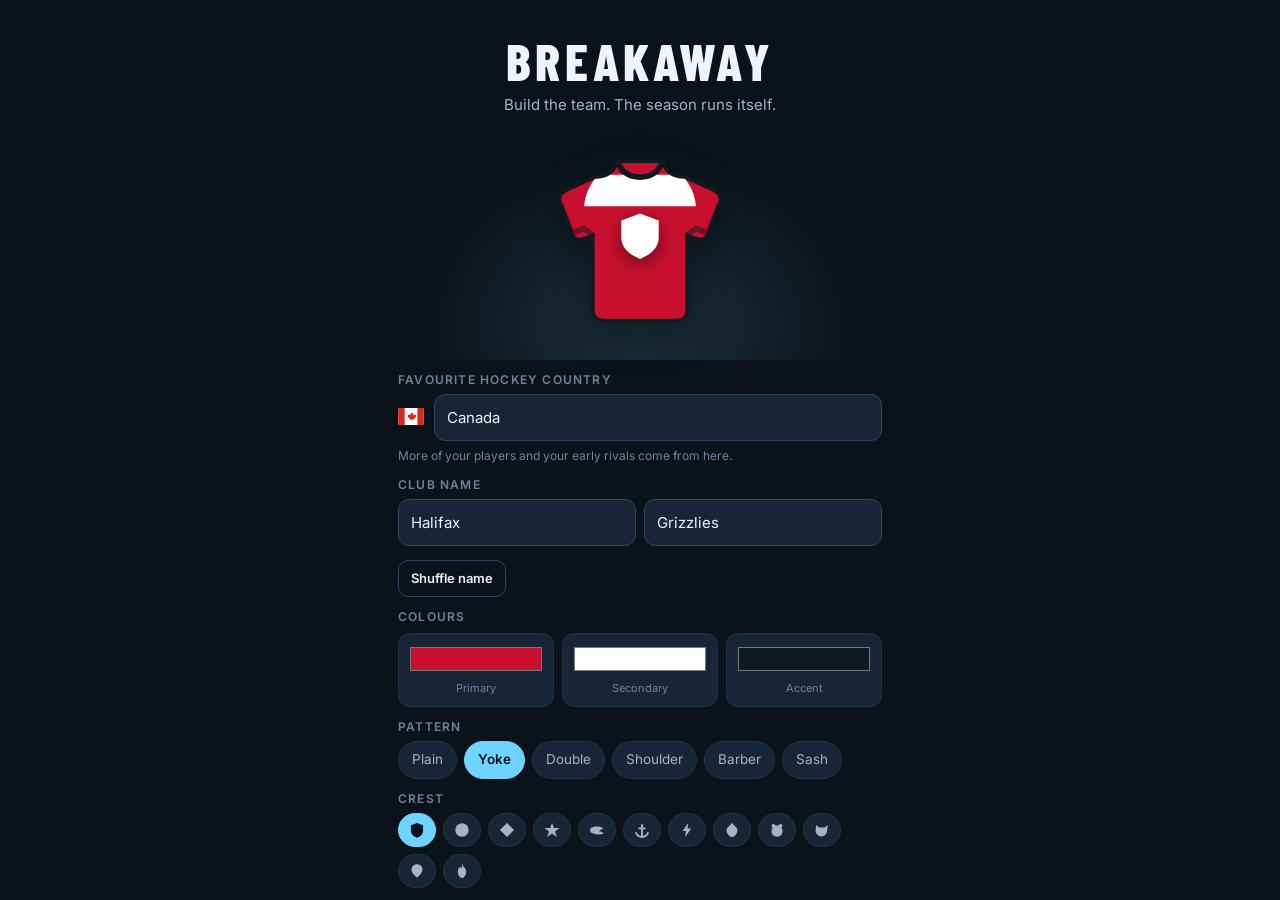
==== commit 4a1fd0ff: "Big hit/save pop-ups, save slots, legacy rework, type caps, phone layout fixes Co-Authored-By: Claud" ====
--- a/docs/index.html
+++ b/docs/index.html
@@ -25,6 +25,7 @@
   <div class="ob-wrap">
     <h1 class="ob-title">BREAKAWAY</h1>
     <p class="ob-sub">Build the team. The season runs itself.</p>
+    <div id="obSlots" class="ob-slots"></div>
 
     <div class="jersey-stage"><div id="jerseyPrev"></div></div>
 
@@ -87,7 +88,7 @@
 </section>
 
 <div id="toasts"></div>
-<div id="modal" class="hidden"><div class="sheet" id="sheet"></div></div>
+<div id="modal" class="hidden"><div class="sheet" id="sheet"></div><button id="sheetX" class="xbtn sheet-x hidden" data-act="close" aria-label="Close"></button></div>
 
 <script src="js/data.js"></script>
 <script src="js/art.js"></script>
--- a/docs/css/app.css
+++ b/docs/css/app.css
@@ -932,3 +932,76 @@
 .lockbtn{position:static;display:inline-flex;vertical-align:middle;padding:3px 8px;font-size:10px;gap:4px;margin-left:2px}
 #onboard{height:100%;overflow-y:auto;-webkit-overflow-scrolling:touch;box-sizing:border-box}
 #onboard.hidden{display:none}
+.picks.two{grid-template-columns:repeat(2,minmax(0,1fr))}
+.pick i{font-style:normal;font-size:11px;color:var(--dim);display:block;margin-top:3px}
+.phero-body{font-size:12px;color:var(--dim);margin-top:2px}
+.lg-chem .u-ovr{font:800 13px/1 var(--fd);color:var(--ink);background:var(--bg4);padding:3px 6px;border-radius:6px;margin-right:2px}
+.lg-chem{justify-content:flex-start;gap:6px}
+.lg-chem em{margin-left:auto}
+.pobanner{display:flex;align-items:center;gap:10px;width:calc(100% - 28px);margin:0 14px 6px;padding:9px 12px;border-radius:12px;background:linear-gradient(90deg,rgba(232,180,58,.22),rgba(232,180,58,.08));border:1px solid rgba(232,180,58,.5);color:var(--gold);text-align:left;animation:pbpulse 2.2s ease-in-out infinite}
+.pobanner span{flex:1;min-width:0;color:var(--ink);font-size:12.5px}
+.pobanner b{font:800 13px/1 var(--fd);text-transform:uppercase;letter-spacing:.06em}
+@keyframes pbpulse{50%{box-shadow:0 0 0 3px rgba(232,180,58,.18)}}
+.lg-chem{flex-wrap:wrap;row-gap:2px;min-width:0}.lg-chem .chem{white-space:nowrap}
+
+/* live game: cartoon BIG HIT / BIG SAVE pop-ups over the rink */
+.lv-rink{position:relative}
+.lv-pop{position:absolute;inset:0;pointer-events:none;display:flex;align-items:center;justify-content:center;overflow:hidden}
+.hlpop{display:flex;align-items:center;gap:2px;animation:popIn .32s cubic-bezier(.2,1.6,.4,1) both, popOut .25s ease-in 1.15s forwards}
+.hlpop.r{flex-direction:row-reverse}
+.pop-face{position:relative;z-index:2;border-radius:50%;background:#fff;padding:3px;box-shadow:0 0 0 3px #0b0f14,4px 4px 0 #0b0f14;line-height:0}
+.pop-face .pt{display:block}
+.pop-burst{position:relative;display:flex;flex-direction:column;align-items:center;justify-content:center;padding:16px 26px 18px;min-width:132px;
+  font-family:"Barlow Condensed",system-ui,sans-serif;text-align:center;transform:rotate(-6deg);
+  filter:drop-shadow(4px 4px 0 #0b0f14)}
+.hlpop.r .pop-burst{transform:rotate(6deg)}
+.pop-burst::before{content:"";position:absolute;inset:0;z-index:-1;background:#0b0f14;
+  clip-path:polygon(50% 0,59% 18%,78% 4%,76% 26%,100% 22%,86% 42%,100% 58%,80% 64%,90% 88%,66% 78%,56% 100%,46% 80%,26% 96%,26% 74%,2% 80%,14% 58%,0 40%,20% 34%,10% 10%,34% 20%)}
+.pop-burst::after{content:"";position:absolute;inset:4px;z-index:-1;background:radial-gradient(circle at 50% 45%,#fff6b0 0 22%,#ffd21f 23% 60%,#ff8a1f 61%);
+  clip-path:polygon(50% 0,59% 18%,78% 4%,76% 26%,100% 22%,86% 42%,100% 58%,80% 64%,90% 88%,66% 78%,56% 100%,46% 80%,26% 96%,26% 74%,2% 80%,14% 58%,0 40%,20% 34%,10% 10%,34% 20%)}
+.pop-save .pop-burst::after{background:radial-gradient(circle at 50% 45%,#e8fbff 0 22%,#6fe0ff 23% 60%,#2f8cff 61%)}
+.pop-burst b{font-size:25px;font-weight:800;font-style:italic;line-height:.95;letter-spacing:.01em;color:#fff;
+  -webkit-text-stroke:1.6px #0b0f14;paint-order:stroke fill;text-shadow:2px 2px 0 #c8102e}
+.pop-save .pop-burst b{text-shadow:2px 2px 0 #1f3fbf}
+.pop-burst i{font-style:normal;font-weight:800;font-size:12.5px;color:#0b0f14;text-transform:uppercase;letter-spacing:.04em;margin-top:1px}
+@keyframes popIn{0%{transform:scale(.2) rotate(-14deg);opacity:0}100%{transform:scale(1) rotate(0);opacity:1}}
+@keyframes popOut{to{transform:scale(1.25);opacity:0}}
+@media (prefers-reduced-motion:reduce){.hlpop{animation:none}}
+/* on-page alerts: gear to fit (Auto-equip button), promotion ready (player tile) */
+.btn.alert{position:relative}
+.btn.alert::after{content:"";position:absolute;top:-3px;right:-3px;width:10px;height:10px;border-radius:50%;background:var(--bad);box-shadow:0 0 0 2px var(--bg)}
+.gt-up{position:absolute;top:3px;right:3px;z-index:2;width:15px;height:15px;border-radius:50%;background:var(--bad);color:#fff;display:flex;align-items:center;justify-content:center;box-shadow:0 0 0 2px var(--bg1,#151b24)}
+.gt-up svg{width:9px;height:9px}
+/* save files */
+.svfs{display:flex;flex-direction:column;gap:8px;margin:4px 0 10px}
+.svf{display:flex;align-items:center;gap:10px;padding:10px;border-radius:12px;background:var(--bg3);border:1px solid var(--line);min-width:0}
+.svf.cur{border-color:var(--acc,#4da3ff);box-shadow:inset 0 0 0 1px var(--acc,#4da3ff)}
+.svf.empty{opacity:.85;border-style:dashed}
+.svf-n{flex:none;width:22px;height:22px;border-radius:50%;background:var(--bg2);display:flex;align-items:center;justify-content:center;font:700 12px var(--fb);color:var(--dim)}
+.svf-j{flex:none;line-height:0}
+.svf-t{flex:1;min-width:0;display:flex;flex-direction:column;gap:1px}
+.svf-t b{font-size:14px;white-space:nowrap;overflow:hidden;text-overflow:ellipsis}
+.svf-t i{font-style:normal;font-size:11.5px;color:var(--dim2)}
+.svf-t em{font-style:normal;font-size:11px;color:var(--dim)}
+.svf.cur .svf-t em{color:var(--good,#3fa65c);font-weight:700}
+.svf-b{flex:none;display:flex;flex-direction:column;gap:5px}
+.ob-slots{display:flex;flex-wrap:wrap;gap:6px;justify-content:center;align-items:center;margin:-4px 0 14px}
+.ob-slots:empty{display:none}
+.ob-slots span{width:100%;text-align:center;font-size:12px;color:var(--dim2)}
+.quick{grid-template-columns:repeat(4,1fr);gap:6px}
+.qbtn{flex-direction:column;gap:3px;padding:9px 4px;font-size:12px;text-align:center;line-height:1.15}
+/* sheets on phones: never taller than the visible screen, always a strip of backdrop to tap, a close button that stays put */
+#modal{padding-top:calc(env(safe-area-inset-top, 0px) + 36px)}
+.sheet{max-height:100%;overscroll-behavior:contain}
+.sheet-x{position:fixed;z-index:61;background:var(--bg3);box-shadow:0 4px 14px rgba(0,0,0,.45)}
+.phero{border-radius:22px 22px 0 0}
+/* phones: forwards on top, then the pair (or goalies) with its chemistry beside it, so nothing gets squeezed */
+@media (max-width:560px){
+  .lg-body{grid-template-columns:minmax(0,1fr);gap:8px}
+  .lg-body .lg-gap{width:100%;height:1px;margin:0}
+  .lg-col.dcol{display:grid;grid-template-columns:minmax(0,2fr) minmax(0,1fr);column-gap:10px;row-gap:5px;align-items:start}
+  .lg-col.dcol .lg-tiles{grid-column:1;grid-row:1 / span 2}
+  .lg-col.dcol .lg-chem{grid-column:2;grid-row:1;align-self:start}
+  .lg-col.dcol .lg-n{grid-column:2;grid-row:2;flex-direction:column;align-items:flex-start}
+  .lg-col.dcol .lg-chem em{margin-left:0}
+}
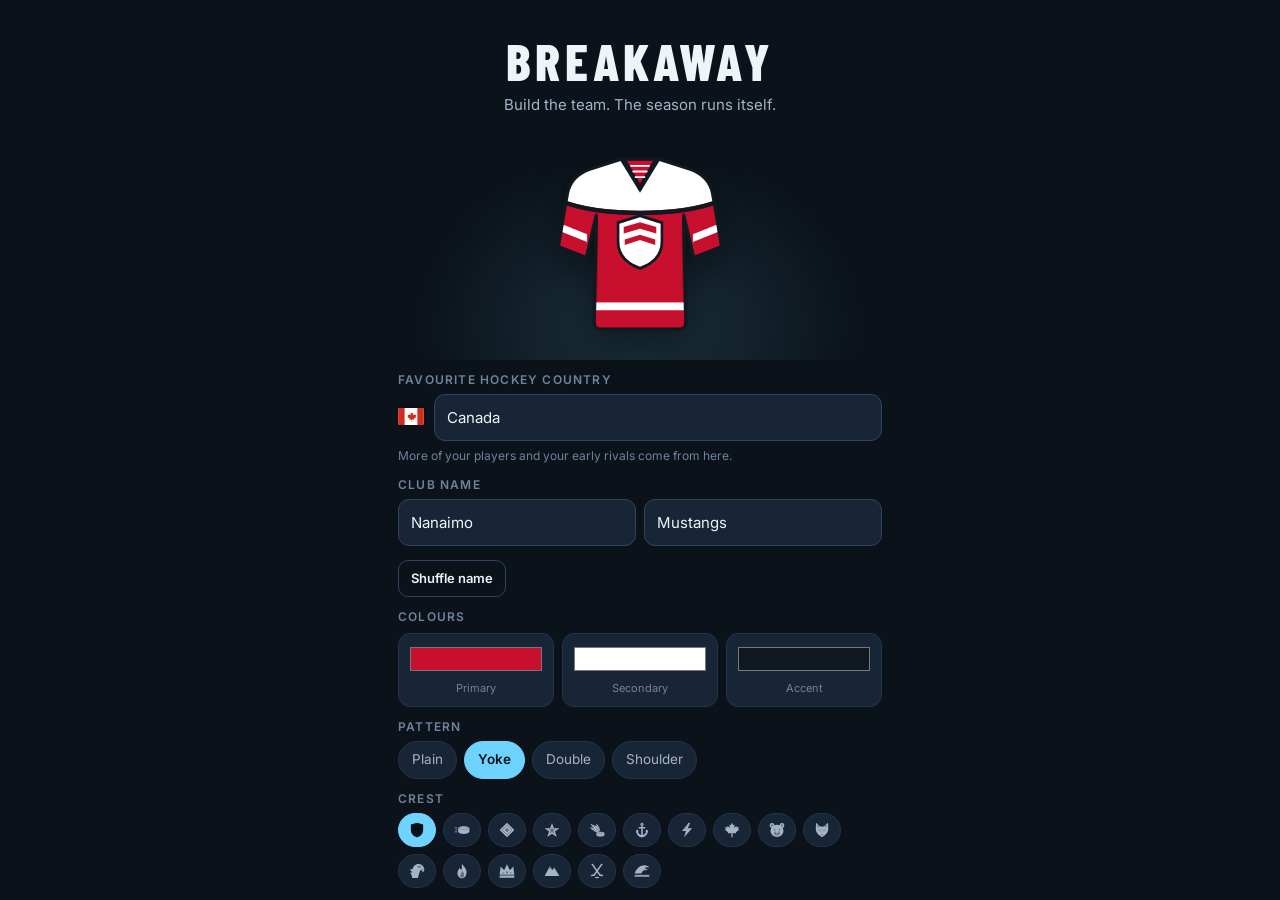
==== commit 4732d5ea: "Awards favour winning teams, header record, 1-token legends, bench upgrade arrows, save % and Overal" ====
--- a/docs/index.html
+++ b/docs/index.html
@@ -66,6 +66,7 @@
       <div>
         <div id="hdrTeam" class="hdr-team"></div>
         <div id="hdrDiv" class="hdr-div"></div>
+        <div id="hdrRec" class="hdr-rec"></div>
       </div>
     </div>
     <div class="hdr-r">
--- a/docs/css/app.css
+++ b/docs/css/app.css
@@ -371,7 +371,7 @@
 .stand tr.cut span{position:relative;background:var(--bg2);padding:0 8px;font-size:10px;letter-spacing:.1em;text-transform:uppercase;color:var(--bad)}
 .leaders{display:flex;flex-direction:column}
 .lead{display:flex;align-items:center;gap:10px;padding:8px 14px;border-top:1px solid var(--line);text-align:left}
-.leaders:first-child .lead:first-child{border-top:0}
+.leaders .lead:first-child{border-top:0}
 .lead-r{width:16px;color:var(--dim2);font:700 15px/1 var(--fd)}
 .lead-n{flex:1;min-width:0;display:flex;flex-direction:column}
 .lead-n b{font:700 16px/1.1 var(--fd);text-transform:uppercase;letter-spacing:.02em}
@@ -946,12 +946,12 @@
 
 /* live game: cartoon BIG HIT / BIG SAVE pop-ups over the rink */
 .lv-rink{position:relative}
-.lv-pop{position:absolute;inset:0;pointer-events:none;display:flex;align-items:center;justify-content:center;overflow:hidden}
-.hlpop{display:flex;align-items:center;gap:2px;animation:popIn .32s cubic-bezier(.2,1.6,.4,1) both, popOut .25s ease-in 1.15s forwards}
+.lv-pop{position:absolute;inset:0;pointer-events:none;overflow:hidden}
+.hlpop{position:absolute;left:0;top:0;display:flex;align-items:center;gap:2px;animation:popIn .32s cubic-bezier(.2,1.6,.4,1) both, popOut .25s ease-in 1.15s forwards}
 .hlpop.r{flex-direction:row-reverse}
 .pop-face{position:relative;z-index:2;border-radius:50%;background:#fff;padding:3px;box-shadow:0 0 0 3px #0b0f14,4px 4px 0 #0b0f14;line-height:0}
 .pop-face .pt{display:block}
-.pop-burst{position:relative;display:flex;flex-direction:column;align-items:center;justify-content:center;padding:16px 26px 18px;min-width:132px;
+.pop-burst{position:relative;display:flex;flex-direction:column;align-items:center;justify-content:center;padding:11px 18px 13px;min-width:104px;
   font-family:"Barlow Condensed",system-ui,sans-serif;text-align:center;transform:rotate(-6deg);
   filter:drop-shadow(4px 4px 0 #0b0f14)}
 .hlpop.r .pop-burst{transform:rotate(6deg)}
@@ -960,10 +960,10 @@
 .pop-burst::after{content:"";position:absolute;inset:4px;z-index:-1;background:radial-gradient(circle at 50% 45%,#fff6b0 0 22%,#ffd21f 23% 60%,#ff8a1f 61%);
   clip-path:polygon(50% 0,59% 18%,78% 4%,76% 26%,100% 22%,86% 42%,100% 58%,80% 64%,90% 88%,66% 78%,56% 100%,46% 80%,26% 96%,26% 74%,2% 80%,14% 58%,0 40%,20% 34%,10% 10%,34% 20%)}
 .pop-save .pop-burst::after{background:radial-gradient(circle at 50% 45%,#e8fbff 0 22%,#6fe0ff 23% 60%,#2f8cff 61%)}
-.pop-burst b{font-size:25px;font-weight:800;font-style:italic;line-height:.95;letter-spacing:.01em;color:#fff;
+.pop-burst b{font-size:19px;white-space:nowrap;font-weight:800;font-style:italic;line-height:.95;letter-spacing:.01em;color:#fff;
   -webkit-text-stroke:1.6px #0b0f14;paint-order:stroke fill;text-shadow:2px 2px 0 #c8102e}
 .pop-save .pop-burst b{text-shadow:2px 2px 0 #1f3fbf}
-.pop-burst i{font-style:normal;font-weight:800;font-size:12.5px;color:#0b0f14;text-transform:uppercase;letter-spacing:.04em;margin-top:1px}
+.pop-burst i{font-style:normal;font-weight:800;font-size:10.5px;white-space:nowrap;color:#0b0f14;text-transform:uppercase;letter-spacing:.04em;margin-top:1px}
 @keyframes popIn{0%{transform:scale(.2) rotate(-14deg);opacity:0}100%{transform:scale(1) rotate(0);opacity:1}}
 @keyframes popOut{to{transform:scale(1.25);opacity:0}}
 @media (prefers-reduced-motion:reduce){.hlpop{animation:none}}
@@ -995,13 +995,123 @@
 .sheet{max-height:100%;overscroll-behavior:contain}
 .sheet-x{position:fixed;z-index:61;background:var(--bg3);box-shadow:0 4px 14px rgba(0,0,0,.45)}
 .phero{border-radius:22px 22px 0 0}
-/* phones: forwards on top, then the pair (or goalies) with its chemistry beside it, so nothing gets squeezed */
+/* phones: each line is one compact row (3 forwards | 2 defense), chemistry details behind a toggle */
+.chemtg{display:none}
 @media (max-width:560px){
-  .lg-body{grid-template-columns:minmax(0,1fr);gap:8px}
-  .lg-body .lg-gap{width:100%;height:1px;margin:0}
-  .lg-col.dcol{display:grid;grid-template-columns:minmax(0,2fr) minmax(0,1fr);column-gap:10px;row-gap:5px;align-items:start}
-  .lg-col.dcol .lg-tiles{grid-column:1;grid-row:1 / span 2}
-  .lg-col.dcol .lg-chem{grid-column:2;grid-row:1;align-self:start}
-  .lg-col.dcol .lg-n{grid-column:2;grid-row:2;flex-direction:column;align-items:flex-start}
-  .lg-col.dcol .lg-chem em{margin-left:0}
+  .chemtg{display:inline-flex}
+  .lgrid{gap:6px}
+  .lg-row{padding:6px 5px 6px}
+  .lg-h{margin:0 2px 4px}
+  .lg-h b{font-size:13px}
+  .lg-body{grid-template-columns:minmax(0,3fr) 3px minmax(0,2fr);gap:3px}
+  .lg-col{gap:3px}
+  .lg-tiles{gap:3px}
+  .lg-chem{flex-wrap:nowrap;gap:4px;padding:0 1px}
+  .lg-chem .chem{font-size:0;white-space:nowrap}
+  .lg-chem .stars svg{width:8px;height:8px}
+  .lg-chem .u-ovr{font-size:12px;padding:2px 4px}
+  .lg-chem em{font-size:10px}
+  .lgrid:not(.notes) .lg-n{display:none}
+  .gt{padding:3px 1px 4px;gap:2px;border-radius:9px}
+  .gt .pt{width:36px;height:36px}
+  .gt .ovr{min-width:19px;height:16px;font-size:11px;right:-6px;bottom:-3px}
+  .gt-slot{font-size:8.5px}
+  .gt-n{font-size:10.5px;gap:2px}
+  .gt-n svg,.gt-n img{width:10px;height:auto}
+  .gt-m{flex-wrap:wrap;justify-content:center;gap:2px}
+  .gt-m .ttag{font-size:8px;padding:1px 3px}
+  .gt-m .gmini svg{width:9px;height:9px}
+  .gt-up{width:13px;height:13px;top:2px;right:2px}
+  .gt .lk{top:2px;left:2px}
 }
+.sec-btns{display:flex;gap:6px;align-items:center}
+@media (max-width:560px){.chemnote:not(.on){display:none}}
+.pop-goal .pop-burst::after{background:radial-gradient(circle at 50% 45%,#fff 0 22%,#ff5a5a 23% 60%,#c8102e 61%)}
+.pop-goal .pop-burst b{text-shadow:2px 2px 0 #0b0f14}
+.pop-goal .pop-burst i{color:#fff}
+.lg.pen{background:transparent;border:1px dashed var(--line2)}
+.lg.pen i{color:var(--warn)}
+.lv-pp{font:700 11px/1 var(--fb);letter-spacing:.06em;padding:3px 7px;border-radius:6px}
+.lv-pp:empty{display:none}
+.lv-pp.pp{background:var(--good);color:#06120a}
+.lv-pp.pk{background:var(--bad);color:#fff}
+/* callout text: always white with a heavy black outline, the name on a dark tag, so it reads on any burst colour */
+.pop-burst b,.pop-save .pop-burst b,.pop-goal .pop-burst b{color:#fff;-webkit-text-stroke:3.5px #0b0f14;paint-order:stroke fill;text-shadow:2px 2px 0 #0b0f14}
+.pop-burst i,.pop-goal .pop-burst i{color:#fff;background:#0b0f14;padding:2px 6px 1px;border-radius:4px;margin-top:3px}
+.al-fr{font:700 11px/1 var(--fb);letter-spacing:.1em;text-transform:uppercase;color:var(--dim2);margin:10px 2px 6px}
+.rec.al .btn{flex:none;white-space:nowrap}
+.rec.al .rec-l{min-width:0}
+/* fixed columns so the bar (and its cap marker) never changes width as prices change */
+.attr .attr-bar{flex:1;min-width:0}
+.attr .attr-v{flex:none;width:58px;white-space:nowrap}
+.attr .buy{flex:none;width:78px;padding-left:4px;padding-right:4px}
+#ckArena.holding{box-shadow:inset 0 0 0 3px var(--gold)}
+/* goal lamp on top of goal callouts, so a goal never looks like just a big hit */
+.lamp{position:absolute;left:50%;top:-17px;transform:translateX(-50%);width:26px;height:22px;z-index:3}
+.lamp::before{content:"";position:absolute;left:3px;right:3px;top:0;height:15px;border-radius:12px 12px 3px 3px;background:radial-gradient(circle at 50% 35%,#fff 0 12%,#ff3b3b 35%,#b00012 100%);
+  box-shadow:0 0 0 2px #0b0f14;animation:lampGlow .35s ease-in-out infinite alternate}
+.lamp::after{content:"";position:absolute;left:0;right:0;bottom:0;height:7px;border-radius:2px;background:#2b3440;box-shadow:0 0 0 2px #0b0f14}
+.lamp .glow{position:absolute;left:50%;top:-10px;width:70px;height:40px;transform:translateX(-50%);background:radial-gradient(ellipse at 50% 70%,rgba(255,60,60,.55),transparent 65%);animation:lampGlow .35s ease-in-out infinite alternate;pointer-events:none}
+@keyframes lampGlow{from{filter:brightness(.8);opacity:.75}to{filter:brightness(1.35);opacity:1}}
+.pop-goal .pop-burst{margin-top:12px}
+@media (prefers-reduced-motion:reduce){.lamp::before,.lamp .glow{animation:none}}
+/* player tile markers: gear (blue), train (green), tier up (gold) */
+.gt-mk{position:absolute;top:3px;right:3px;z-index:2;display:flex;flex-direction:column;gap:2px}
+.gt-mk .mk{width:15px;height:15px;border-radius:50%;display:flex;align-items:center;justify-content:center;color:#0b0f14;box-shadow:0 0 0 1.5px var(--bg3)}
+.gt-mk .mk svg{width:9px;height:9px}
+.gt-mk .mk.g{background:#5cc8ff}.gt-mk .mk.t{background:#4fd18b}.gt-mk .mk.r{background:#f2c230}
+@media (max-width:560px){.gt-mk{top:2px;right:2px;gap:1px}.gt-mk .mk{width:12px;height:12px}.gt-mk .mk svg{width:7px;height:7px}}
+.panel.tradein{display:flex;align-items:center;gap:12px}
+.panel.tradein div{flex:1;min-width:0;display:flex;flex-direction:column;gap:2px}
+.panel.tradein i{font-style:normal;font-size:12px;color:var(--dim2)}
+.tin-q{margin:12px 0 10px;padding:10px 12px;border-radius:10px;background:var(--bg3);font-size:13.5px}
+.tin-q b{color:var(--good)}
+.fa-rs{display:flex;align-items:center;gap:8px;flex-wrap:wrap;margin:8px 0 4px;font-size:12.5px;color:var(--dim)}
+.fa-rs span{flex:1;min-width:150px;display:flex;align-items:center;gap:6px}
+.mk-key{display:flex;flex-wrap:wrap;gap:12px;margin:2px 2px 8px;font-size:11.5px;color:var(--dim)}
+.mk-key span{display:inline-flex;align-items:center;gap:5px}
+.mk-key .mk{width:15px;height:15px;border-radius:50%;display:inline-flex;align-items:center;justify-content:center;color:#0b0f14}
+.mk-key .mk svg{width:9px;height:9px}
+.mk-key .mk.g{background:#5cc8ff}.mk-key .mk.t{background:#4fd18b}.mk-key .mk.r{background:#f2c230}
+/* standings: fit phone widths without a horizontal scrollbar showing above Team leaders */
+.scroll-x{scrollbar-width:none}
+.scroll-x::-webkit-scrollbar{display:none}
+@media (max-width:560px){.scroll-x table th,.scroll-x table td{padding-left:5px;padding-right:5px}}
+/* player card: season + career stats in one compact table */
+.pstats{width:100%;margin-top:12px;border-collapse:separate;border-spacing:0;background:var(--bg3);border-radius:12px;overflow:hidden;font-variant-numeric:tabular-nums}
+.pstats th{font:600 9.5px/1 var(--fb);letter-spacing:.07em;color:var(--dim2);text-transform:uppercase;padding:8px 4px 4px;text-align:center}
+.pstats td{font:700 15px/1 var(--fd);text-align:center;padding:5px 4px 7px}
+.pstats td:first-child,.pstats th:first-child{text-align:left;padding-left:10px;font:600 10.5px/1 var(--fb);letter-spacing:.05em;color:var(--dim);text-transform:uppercase;white-space:nowrap}
+.pstats tbody tr+tr td{border-top:1px solid var(--line)}
+.fa-why{display:flex;align-items:center;gap:4px;font-style:normal;font-size:11px;color:var(--good);margin-top:2px}
+/* draft board: five prospects */
+.board{display:flex;flex-direction:column;gap:8px}
+.bd-r{display:flex;align-items:center;gap:10px;padding:8px 10px;border-radius:12px;background:var(--bg3);border:1px solid var(--line)}
+.bd-f{flex:none;line-height:0}
+.bd-t{flex:1;min-width:0;display:flex;flex-direction:column;gap:2px}
+.bd-t b{font:700 14px/1.1 var(--fd);text-transform:uppercase;white-space:nowrap;overflow:hidden;text-overflow:ellipsis}
+.bd-t i{font-style:normal;font-size:11.5px;color:var(--dim)}
+.bd-tags{display:flex;gap:4px;flex-wrap:wrap;margin-top:2px}
+.tpill.unk{opacity:.6}
+.bd-o{flex:none;display:flex;flex-direction:column;align-items:center;min-width:44px}
+.bd-o b{font:800 18px/1 var(--fd)}
+.bd-o b.unk{color:var(--dim2)}
+.bd-o i{font-style:normal;font-size:9px;color:var(--dim2);text-transform:uppercase;letter-spacing:.08em}
+.ck-goal.wk{margin-top:6px}.ck-goal.wk .cg-bar i{background:var(--gold)}
+/* player tendencies */
+.tends{display:flex;flex-direction:column;gap:4px;margin-top:12px}
+.tend{display:grid;grid-template-columns:18px auto 1fr;align-items:baseline;gap:6px;font-size:13px;font-weight:600;padding:6px 10px;border-radius:9px;background:var(--bg3)}
+.tend b{font:800 14px/1 var(--fd);text-align:center}
+.tend i{font-style:normal;font-weight:400;font-size:11.5px;color:var(--dim2);min-width:0}
+.tend.up b{color:var(--good)}.tend.down b{color:var(--bad)}
+@media (max-width:420px){.tend{grid-template-columns:18px 1fr}.tend i{grid-column:2}}
+.fr-deal{display:grid;grid-template-columns:1fr 1fr;gap:8px;margin:10px 0}
+.fr-deal>div{display:flex;flex-direction:column;gap:3px;padding:10px;border-radius:10px;background:var(--bg3);font-size:12.5px}
+.fr-deal b{font:700 11px/1.2 var(--fb);letter-spacing:.06em;text-transform:uppercase;margin-bottom:2px}
+.fr-deal .up b{color:var(--good)}.fr-deal .down b{color:var(--bad)}
+@media (max-width:420px){.fr-deal{grid-template-columns:1fr}}
+.legbtns{display:flex;flex-wrap:wrap;align-items:center;gap:6px;margin-top:8px}
+.legtok{font-size:11.5px;color:var(--dim2)}
+.aw-warn{display:flex;gap:8px;align-items:flex-start;text-align:left;margin:8px 0;padding:10px 12px;border-radius:10px;background:rgba(224,64,64,.12);border:1px solid rgba(224,64,64,.4);font-size:12.5px}.aw-warn svg{color:var(--bad);flex:none;margin-top:1px}
+.hdr-rec{font-size:11.5px;color:var(--dim);margin-top:1px;white-space:nowrap}.hdr-rec b{color:var(--ink);font-weight:700}
+.gt-better{position:absolute;top:3px;left:3px;z-index:2;width:17px;height:17px;border-radius:50%;background:var(--good);color:#06120a;display:flex;align-items:center;justify-content:center;box-shadow:0 0 0 2px var(--bg3)}.gt-better svg{width:11px;height:11px}
